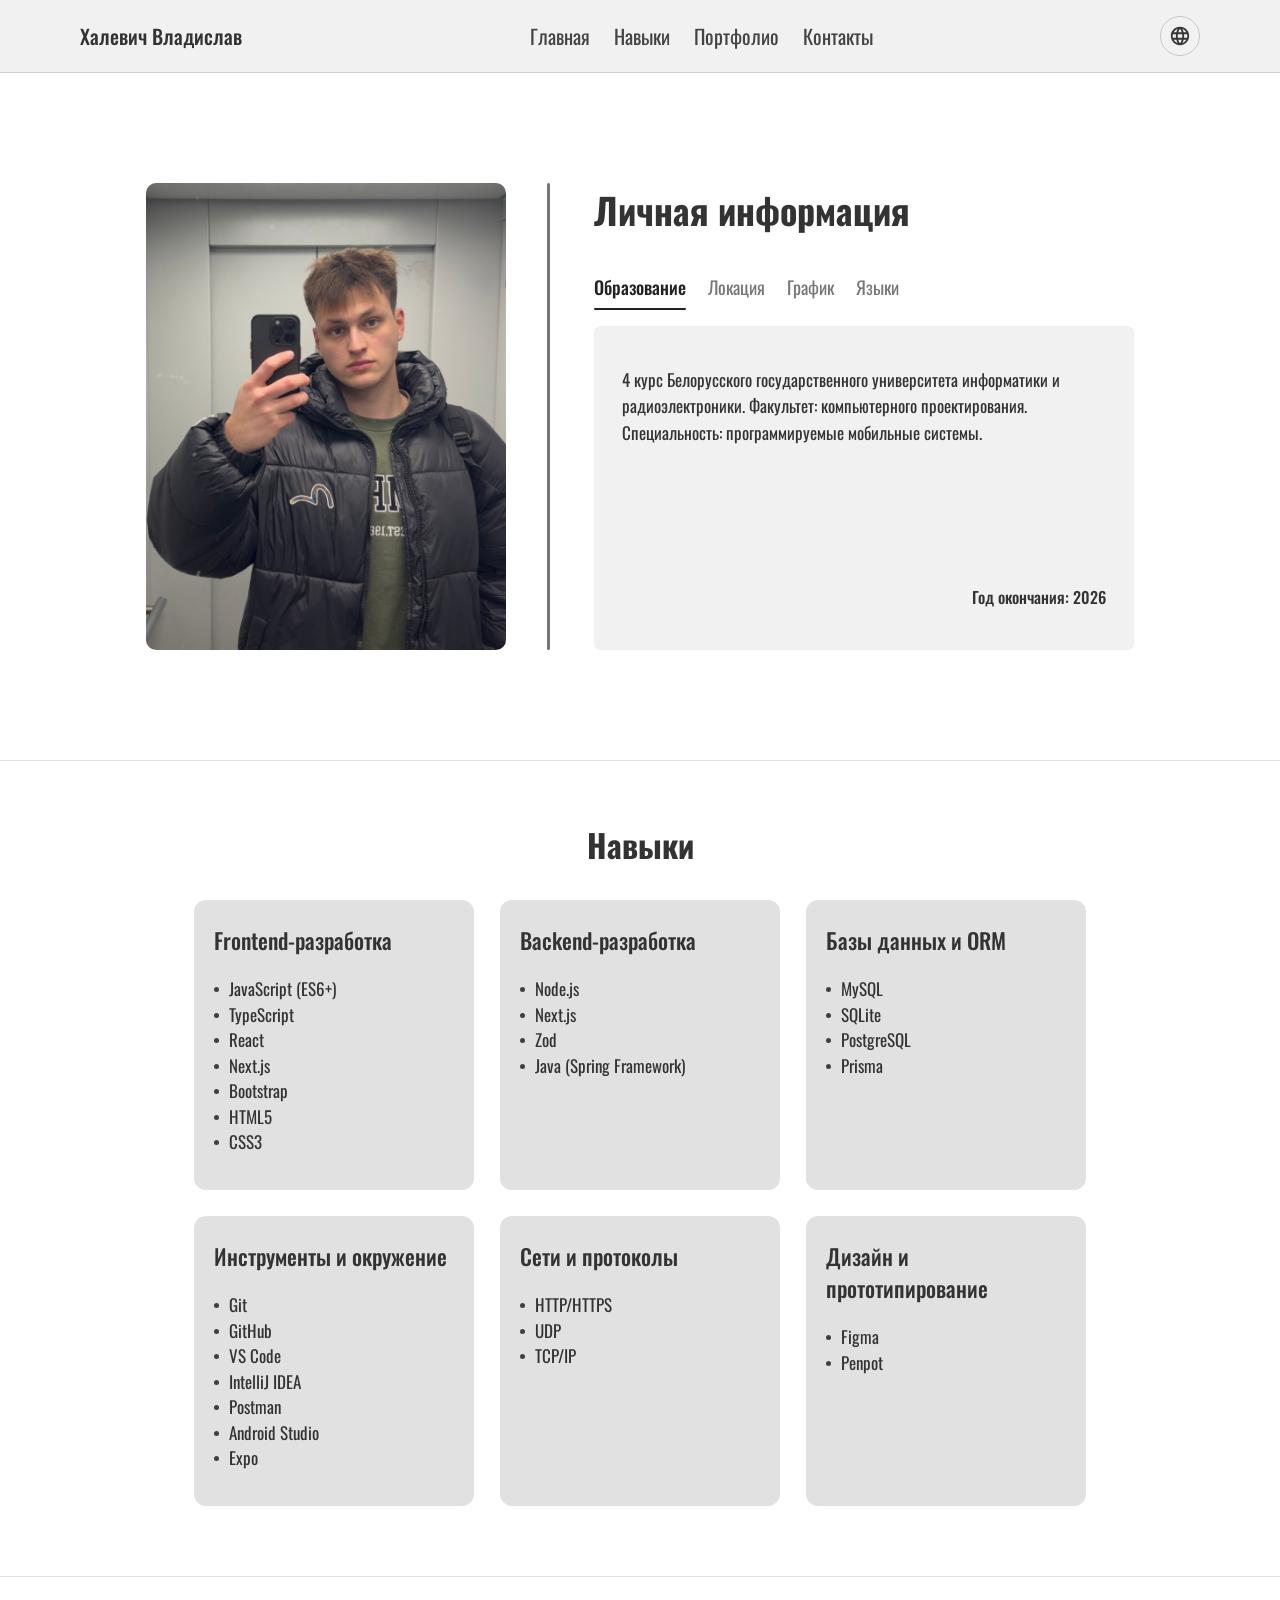
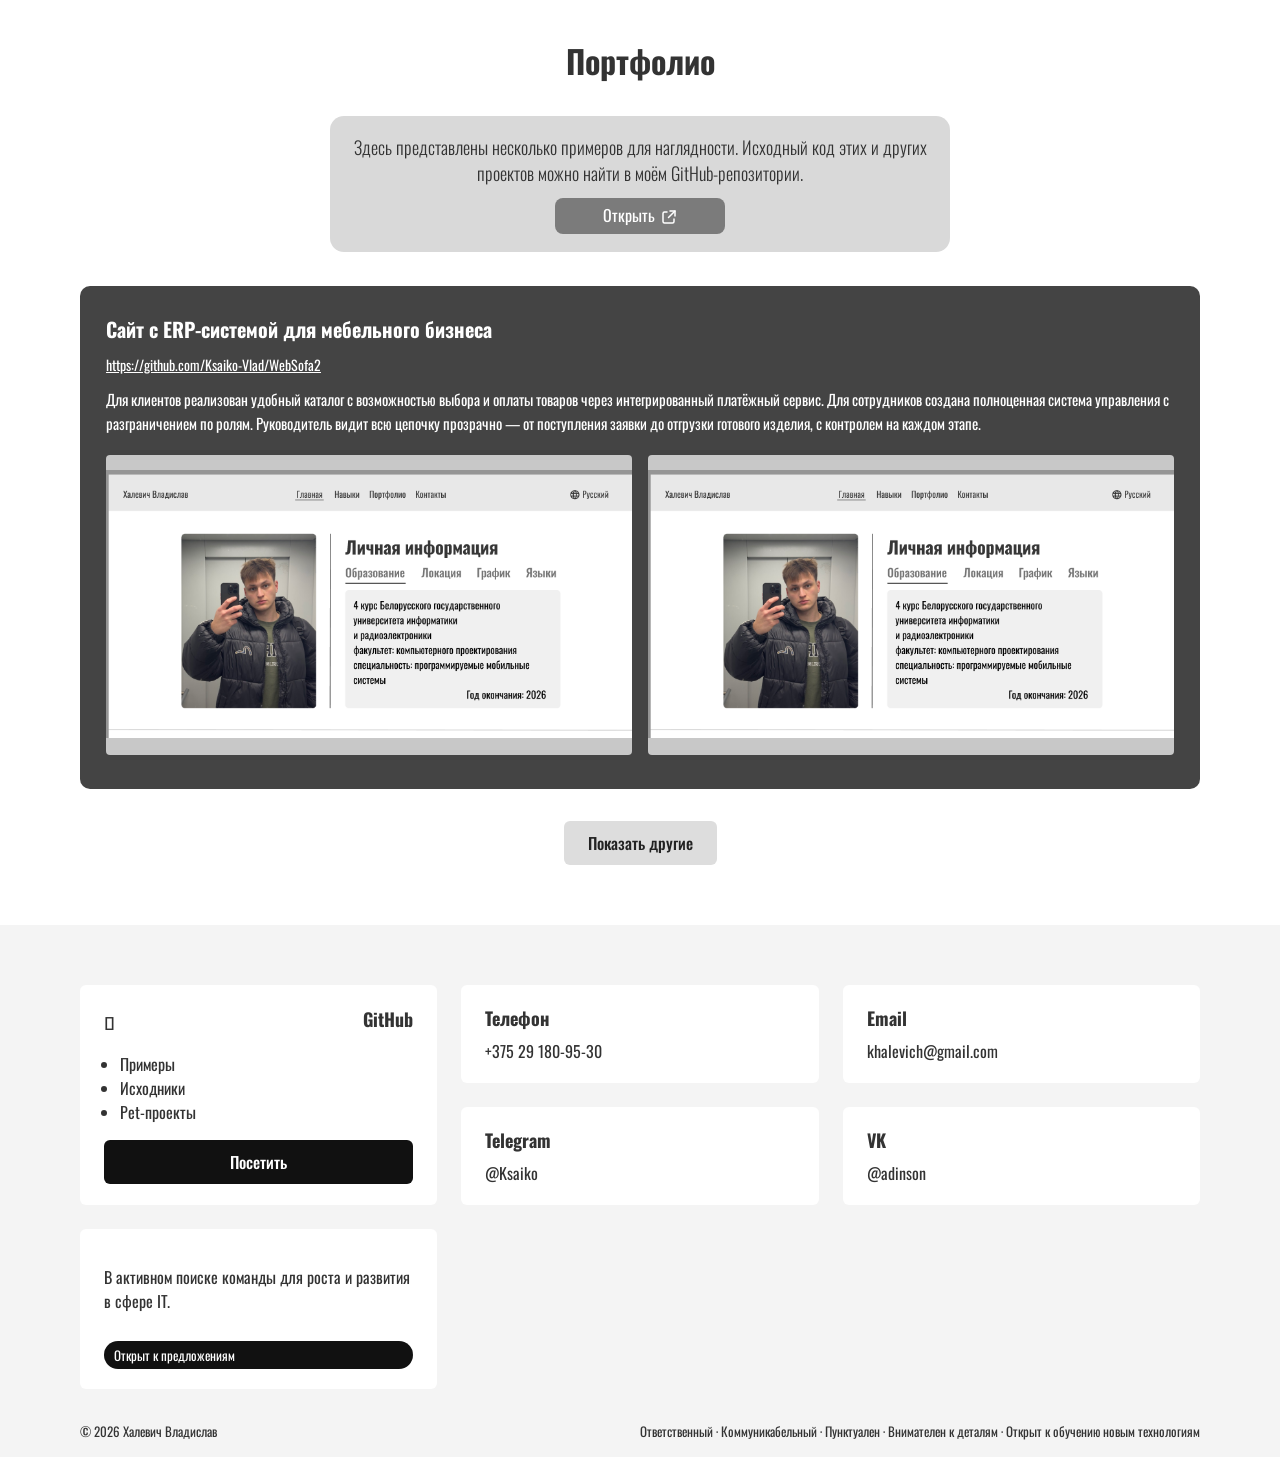
==== index.html @ 24c99a38 "start working with my CV" ====
<!DOCTYPE html>
<html lang="ru">

<head>
  <meta charset="UTF-8" />
  <meta name="viewport" content="width=device-width, initial-scale=1.0" />
  <title>CV — Халевич Владислав</title>
  <link rel="preconnect" href="https://fonts.googleapis.com">
  <link rel="preconnect" href="https://fonts.gstatic.com" crossorigin>
  <link href="https://fonts.googleapis.com/css2?family=Oswald:wght@300;400;500;600;700&display=swap" rel="stylesheet">
  <link rel="stylesheet" href="style.css" />
</head>

<body>
  <header class="site-header">
    <div class="container header-inner">
      <div class="logo" data-i18n="header_name">Халевич Владислав</div>
      <nav class="nav">
        <a href="#home" class="nav-link" data-i18n="nav_home">Главная</a>
        <a href="#skills" class="nav-link" data-i18n="nav_skills">Навыки</a>
        <a href="#portfolio" class="nav-link" data-i18n="nav_portfolio">Портфолио</a>
        <a href="#contacts" class="nav-link" data-i18n="nav_contacts">Контакты</a>
      </nav>
      <div class="lang-wrapper">
        <button class="lang-toggle" id="langToggle" aria-label="Change language">
          <img src="assets/icons/lang.svg" alt="" class="lang-icon" />
        </button>
        <div class="lang-menu" id="langMenu">
          <button class="lang-menu-item" data-lang="ru">Русский</button>
          <button class="lang-menu-item" data-lang="en">English</button>
        </div>
      </div>
      <button class="burger" id="burger" aria-label="Toggle navigation">
        <span></span>
        <span></span>
        <span></span>
      </button>
    </div>
  </header>

  <main>
    <section id="home" class="section section-hero">
      <div class="container hero-grid">
        <div class="hero-photo-wrap">
          <img src="assets/images/hero-image.svg" alt="Photo" class="hero-photo" />
        </div>
        <div class="hero-content">
          <h1 class="section-title" data-i18n="personal_title">Личная информация</h1>

          <div class="tabs" role="tablist">
            <button class="tab active" data-tab="education" data-i18n="tab_education">Образование</button>
            <button class="tab" data-tab="location" data-i18n="tab_location">Локация</button>
            <button class="tab" data-tab="schedule" data-i18n="tab_schedule">График</button>
            <button class="tab" data-tab="languages" data-i18n="tab_languages">Языки</button>
          </div>

          <div class="tab-panels">
            <div class="tab-panel active" data-panel="education">
              <p class="card-text" data-i18n="education_text">
                4 курс Белорусского государственного университета информатики и радиоэлектроники.
                Факультет: компьютерного проектирования.
                Специальность: программируемые мобильные системы.
              </p>
              <p class="card-text accent" data-i18n="education_graduation">
                Год окончания: 2026
              </p>
            </div>

            <div class="tab-panel" data-panel="location">
              <p class="card-text" data-i18n="location_text">
                Минск, Беларусь. Готов к переезду и удалённому формату работы.
              </p>
            </div>

            <div class="tab-panel" data-panel="schedule">
              <p class="card-text" data-i18n="schedule_text">
                Частичная занятость / стажировка с возможностью перехода на полный рабочий день.
              </p>
            </div>

            <div class="tab-panel" data-panel="languages">
              <p class="card-text" data-i18n="languages_text">
                Русский — родной. Английский — B1 (чтение документации, коммуникация в команде).
              </p>
            </div>
          </div>
        </div>
      </div>
    </section>

    <!-- Skills -->
    <section id="skills" class="section section-skills">
      <div class="container">
        <h2 class="section-title" data-i18n="skills_title">Навыки</h2>
        <div class="skills-grid">
          <article class="skill-card">
            <h3 class="skill-title" data-i18n="skills_frontend_title">Frontend‑разработка</h3>
            <ul class="skill-list">
              <li>JavaScript (ES6+)</li>
              <li>TypeScript</li>
              <li>React</li>
              <li>Next.js</li>
              <li>Bootstrap</li>
              <li>HTML5</li>
              <li>CSS3</li>
            </ul>
          </article>

          <article class="skill-card">
            <h3 class="skill-title" data-i18n="skills_backend_title">Backend‑разработка</h3>
            <ul class="skill-list">
              <li>Node.js</li>
              <li>Next.js</li>
              <li>Zod</li>
              <li>Java (Spring Framework)</li>
            </ul>
          </article>

          <article class="skill-card">
            <h3 class="skill-title" data-i18n="skills_db_title">Базы данных и ORM</h3>
            <ul class="skill-list">
              <li>MySQL</li>
              <li>SQLite</li>
              <li>PostgreSQL</li>
              <li>Prisma</li>
            </ul>
          </article>

          <article class="skill-card">
            <h3 class="skill-title" data-i18n="skills_tools_title">Инструменты и окружение</h3>
            <ul class="skill-list">
              <li>Git</li>
              <li>GitHub</li>
              <li>VS Code</li>
              <li>IntelliJ IDEA</li>
              <li>Postman</li>
              <li>Android Studio</li>
              <li>Expo</li>
            </ul>
          </article>

          <article class="skill-card">
            <h3 class="skill-title" data-i18n="skills_network_title">Сети и протоколы</h3>
            <ul class="skill-list">
              <li>HTTP/HTTPS</li>
              <li>UDP</li>
              <li>TCP/IP</li>
            </ul>
          </article>

          <article class="skill-card">
            <h3 class="skill-title" data-i18n="skills_design_title">Дизайн и прототипирование</h3>
            <ul class="skill-list">
              <li>Figma</li>
              <li>Penpot</li>
            </ul>
          </article>
        </div>
      </div>
    </section>

    <!-- Portfolio -->
    <section id="portfolio" class="section section-portfolio">
      <div class="container">
        <h2 class="section-title" data-i18n="portfolio_title">Портфолио</h2>
        <div class="portfolio-intro-card">
          <p class="section-subtitle portfolio-intro-text" data-i18n="portfolio_subtitle">
            Здесь представлены несколько примеров для наглядности. Исходный код этих и других проектов можно найти в моём
            GitHub‑репозитории.
          </p>
          <a href="https://github.com/Ksaiko-Vlad" target="_blank" rel="noopener noreferrer" class="portfolio-intro-btn">
            <span data-i18n="portfolio_intro_btn">Открыть</span>
            <img src="assets/icons/open.svg" alt="" />
          </a>
        </div>

        <div class="portfolio-highlight">
          <h3 class="portfolio-project-title" data-i18n="portfolio_project_title">
            Сайт с ERP‑системой для мебельного бизнеса
          </h3>
          <a href="https://github.com/Ksaiko-Vlad/WebSofa2" target="_blank" rel="noopener noreferrer"
            class="portfolio-link">
            https://github.com/Ksaiko-Vlad/WebSofa2
          </a>
          <p class="portfolio-text" data-i18n="portfolio_project_text">
            Для клиентов реализован удобный каталог с возможностью выбора и оплаты товаров через интегрированный
            платёжный сервис.
            Для сотрудников создана полноценная система управления с разграничением по ролям. Руководитель видит всю
            цепочку прозрачно — от
            поступления заявки до отгрузки готового изделия, с контролем на каждом этапе.
          </p>

          <div class="portfolio-screens">
            <button type="button" class="portfolio-screen" aria-label="Open portfolio preview"></button>
            <button type="button" class="portfolio-screen" aria-label="Open portfolio preview"></button>
          </div>
        </div>

        <div class="portfolio-extra" id="portfolioExtra">
          <div class="portfolio-highlight">
            <h3 class="portfolio-project-title">Заготовка проекта 2</h3>
            <a href="#" class="portfolio-link">https://github.com/your-profile/project-2</a>
            <p class="portfolio-text">
              Краткое описание проекта. Что реализовано, какие технологии использованы и какую задачу решает проект.
            </p>
            <div class="portfolio-screens">
              <button type="button" class="portfolio-screen" aria-label="Open portfolio preview"></button>
              <button type="button" class="portfolio-screen" aria-label="Open portfolio preview"></button>
            </div>
          </div>

          <div class="portfolio-highlight">
            <h3 class="portfolio-project-title">Заготовка проекта 3</h3>
            <a href="#" class="portfolio-link">https://github.com/your-profile/project-3</a>
            <p class="portfolio-text">
              Краткое описание проекта. Здесь можешь добавить информацию о функционале, роли в команде и результате.
            </p>
            <div class="portfolio-screens">
              <button type="button" class="portfolio-screen" aria-label="Open portfolio preview"></button>
              <button type="button" class="portfolio-screen" aria-label="Open portfolio preview"></button>
            </div>
          </div>

          <div class="portfolio-highlight">
            <h3 class="portfolio-project-title">Заготовка проекта 4</h3>
            <a href="#" class="portfolio-link">https://github.com/your-profile/project-4</a>
            <p class="portfolio-text">
              Краткое описание проекта. Заполни стек, архитектуру, ключевые фичи и ссылку на репозиторий.
            </p>
            <div class="portfolio-screens">
              <button type="button" class="portfolio-screen" aria-label="Open portfolio preview"></button>
              <button type="button" class="portfolio-screen" aria-label="Open portfolio preview"></button>
            </div>
          </div>
        </div>

        <div class="portfolio-more">
          <button id="portfolioMoreBtn" class="btn-secondary" data-i18n="portfolio_more_btn">Показать другие</button>
        </div>
      </div>
    </section>

    <div class="portfolio-modal" id="portfolioModal" aria-hidden="true">
      <div class="portfolio-modal-backdrop" data-portfolio-close></div>
      <div class="portfolio-modal-content" role="dialog" aria-modal="true" aria-label="Portfolio preview">
        <button type="button" class="portfolio-modal-close" data-portfolio-close aria-label="Close preview">×</button>
        <div class="portfolio-modal-canvas"></div>
      </div>
    </div>

    <!-- Contacts -->
    <section id="contacts" class="section section-contacts">
      <div class="container contacts-grid">
        <article class="contact-card contact-github">
          <div class="contact-card-header">
            <span class="contact-icon"></span>
            <h3 class="contact-title">GitHub</h3>
          </div>
          <ul class="contact-list">
            <li data-i18n="github_item_examples">Примеры</li>
            <li data-i18n="github_item_source">Исходники</li>
            <li data-i18n="github_item_pet">Pet‑проекты</li>
          </ul>
          <a href="https://github.com/Ksaiko-Vlad" target="_blank" rel="noopener noreferrer" class="btn-primary"
            data-i18n="github_button">
            Посетить
          </a>
        </article>

        <article class="contact-card">
          <h3 class="contact-title" data-i18n="contact_phone_label">Телефон</h3>
          <a href="tel:+375291805930" class="contact-main">+375 29 180-95-30</a>
        </article>

        <article class="contact-card">
          <h3 class="contact-title">Email</h3>
          <a href="mailto:khalevich@gmail.com" class="contact-main">khalevich@gmail.com</a>
        </article>

        <article class="contact-card">
          <h3 class="contact-title">Telegram</h3>
          <a href="https://t.me/Ksaiko" target="_blank" rel="noopener noreferrer" class="contact-main">@Ksaiko</a>
        </article>

        <article class="contact-card">
          <h3 class="contact-title">VK</h3>
          <a href="https://vk.com/adinson" target="_blank" rel="noopener noreferrer" class="contact-main">@adinson</a>
        </article>

        <article class="contact-card contact-status">
          <p class="card-text" data-i18n="status_text">
            В активном поиске команды для роста и развития в сфере IT.
          </p>
          <span class="status-pill" data-i18n="status_pill">Открыт к предложениям</span>
        </article>
      </div>
    </section>
  </main>

  <footer class="site-footer">
    <div class="container footer-inner">
      <span class="footer-copy">
        © 2026 <span data-i18n="footer_name">Халевич Владислав</span>
      </span>
      <span class="footer-tags" data-i18n="footer_tags">
        Ответственный · Коммуникабельный · Пунктуален · Внимателен к деталям · Открыт к обучению новым технологиям
      </span>
    </div>
  </footer>

  <script src="script.js"></script>
</body>

</html>
---- style.css ----
*,
*::before,
*::after {
  box-sizing: border-box;
}

html,
body {
  margin: 0;
  padding: 0;
}

body {
  font-family: "Oswald", system-ui, -apple-system, BlinkMacSystemFont, "Segoe UI",
    sans-serif;
  background-color: #ffffff;
  color: #333333;
}

img {
  max-width: 100%;
  display: block;
}

a {
  color: inherit;
  text-decoration: none;
}

.container {
  width: min(1120px, 100% - 120px);
  margin-inline: auto;
}

.section {
  padding: 60px 0;
  scroll-margin-top: 60px;
}

.section + .section {
  border-top: 1px solid #e0e0e0;
}

.section-title {
  font-size: 32px;
  font-weight: 700;
  text-align: center;
  margin: 0 0 32px;
}

.section-subtitle {
  max-width: 640px;
  margin: 0 auto 32px;
  text-align: center;
  font-size: 18px;
  font-weight: 300;
}

.card-text {
  font-size: 16px;
  line-height: 1.5;
}

.card-text.accent {
  margin-top: auto;
  font-weight: 500;
  align-self: flex-end;
}

.btn-primary,
.btn-secondary {
  display: inline-flex;
  align-items: center;
  justify-content: center;
  padding: 10px 24px;
  border-radius: 6px;
  border: none;
  cursor: pointer;
  font-family: inherit;
  font-size: 16px;
  font-weight: 500;
  transition: transform 0.1s ease, box-shadow 0.1s ease, background 0.2s ease;
}

.btn-primary {
  background: #111111;
  color: #ffffff;
}

.btn-secondary {
  background: #dddddd;
  color: #222222;
}

.btn-primary:hover,
.btn-secondary:hover {
  transform: translateY(-1px);
  box-shadow: 0 6px 16px rgba(0, 0, 0, 0.18);
}

/* Header */
.site-header {
  position: sticky;
  top: 0;
  z-index: 20;
  background: rgba(240, 240, 240, 0.92);
  border-bottom: 1px solid #d0d0d0;
}

.header-inner {
  display: flex;
  align-items: center;
  justify-content: space-between;
  gap: 16px;
  padding: 16px 0;
}

.logo {
  font-weight: 500;
  font-size: 20px;
  color: #333333;
}

.nav {
  display: flex;
  align-items: center;
  gap: 24px;
}

.nav-link {
  font-size: 20px;
  font-weight: 400;
  position: relative;
  color: #444444;
}

.nav-link::after {
  content: "";
  position: absolute;
  left: 0;
  bottom: -4px;
  width: 0;
  height: 2px;
  background: #333333;
  transition: width 0.2s ease;
}

.nav-link:hover::after {
  width: 100%;
}

.lang-wrapper {
  position: relative;
}

.lang-toggle {
  display: inline-flex;
  align-items: center;
  justify-content: center;
  padding: 8px;
  background: transparent;
  border-radius: 999px;
  border: 1px solid #c5c5c5;
  font-family: inherit;
  cursor: pointer;
  color: #444444;
}

.lang-icon {
  width: 22px;
  height: 22px;
  display: block;
}

.lang-menu {
  position: absolute;
  right: 0;
  top: calc(100% + 6px);
  padding: 6px 0;
  background: #ffffff;
  border-radius: 8px;
  box-shadow: 0 8px 20px rgba(0, 0, 0, 0.12);
  min-width: 140px;
  opacity: 0;
  transform: translateY(-4px);
  pointer-events: none;
  transition: opacity 0.15s ease, transform 0.15s ease;
  z-index: 30;
}

.lang-menu.open {
  opacity: 1;
  transform: translateY(0);
  pointer-events: auto;
}

.lang-menu-item {
  width: 100%;
  padding: 6px 14px;
  text-align: left;
  background: none;
  border: none;
  cursor: pointer;
  font-family: inherit;
  font-size: 16px;
  color: #333333;
}

.lang-menu-item:hover {
  background: #f2f2f2;
}

.burger {
  display: none;
  flex-direction: column;
  gap: 4px;
  width: 24px;
  height: 20px;
  background: none;
  border: none;
  padding: 0;
  cursor: pointer;
}

.burger span {
  display: block;
  height: 2px;
  border-radius: 999px;
  background: #222222;
}

/* Hero */
.section-hero {
  padding: 110px 0;
}

.section-hero .hero-grid {
  display: grid;
  grid-template-columns: 360px 540px;
  gap: 88px;
  align-items: stretch;
  max-width: 988px;
  margin-inline: auto;
}

.hero-photo-wrap {
  position: relative;
  border-radius: 10px;
  overflow: visible;
  transition: transform 0.35s ease, box-shadow 0.35s ease;
  animation: heroEnterLeft 0.8s cubic-bezier(0.22, 0.61, 0.36, 1) both;
}

.hero-photo {
  object-fit: cover;
  width: 100%;
  border-radius: 10px;
}

.hero-photo-wrap:hover {
  transform: scale(1.02);
  box-shadow:
    0 0 0 2px rgba(255, 239, 140, 0.55),
    0 0 16px rgba(255, 239, 140, 0.55),
    0 0 34px rgba(255, 239, 140, 0.35),
    0 10px 22px rgba(0, 0, 0, 0.14);
}

.hero-photo-wrap::after {
  content: "";
  position: absolute;
  top: 0;
  right: -44px;
  width: 3px;
  height: 100%;
  background: #757575;
  border-radius: 999px;
}

.hero-content {
  background: #ffffff;
  display: flex;
  flex-direction: column;
  min-height: 0;
  animation: heroEnterRight 0.8s cubic-bezier(0.22, 0.61, 0.36, 1) 0.1s both;
}

@keyframes heroEnterLeft {
  from {
    opacity: 0;
    transform: translateX(-60px);
  }
  to {
    opacity: 1;
    transform: translateX(0);
  }
}

@keyframes heroEnterRight {
  from {
    opacity: 0;
    transform: translateX(60px);
  }
  to {
    opacity: 1;
    transform: translateX(0);
  }
}

@media (prefers-reduced-motion: reduce) {
  .hero-photo-wrap,
  .hero-content {
    animation: none;
  }
}

.section-hero .section-title {
  text-align: left;
  margin-bottom: 28px;
  font-size: 36px;
}

/* Tabs */
.tabs {
  display: flex;
  flex-wrap: wrap;
  gap: 22px;
  margin-bottom: 16px;
  position: relative;
}

.tab {
  background: none;
  border: none;
  padding: 8px 0;
  font-family: inherit;
  font-size: 16px;
  cursor: pointer;
  position: relative;
  color: #777777;
}

.tab.active {
  color: #222222;
  font-weight: 500;
}

.tab-indicator {
  position: absolute;
  left: 0;
  bottom: 0;
  height: 2.5px;
  width: 0;
  border-radius: 999px;
  background: #222222;
  transition:
    transform 0.28s cubic-bezier(0.22, 0.61, 0.36, 1),
    width 0.28s cubic-bezier(0.22, 0.61, 0.36, 1);
}

.tab-panels {
  background: #f1f1f1;
  padding: 20px 24px;
  border-radius: 6px;
  flex: 1;
  min-height: 0;
}

.section-hero .tab {
  font-size: 18px;
  padding: 10px 0;
}

.section-hero .tab-panels {
  padding: 24px 28px;
}

.section-hero .card-text {
  font-size: 17px;
  line-height: 1.55;
}

.section-hero .card-text.accent {
  font-size: 16px;
}

.tab-panel {
  display: none;
  flex-direction: column;
  height: 100%;
}

.tab-panel.active {
  display: flex;
}

/* Skills */
.section-skills .skills-grid {
  display: grid;
  grid-template-columns: repeat(3, minmax(250px, 280px));
  justify-content: center;
  gap: 26px;
}

.section-skills {
  padding-bottom: 70px;
}

.section-skills .section-title {
  opacity: 0;
  transform: translateY(24px);
}

.skill-card {
  background: #e1e1e1;
  padding: 24px 20px;
  min-height: 290px;
  border-radius: 12px;
  opacity: 0;
  transform: translateY(28px);
  transition: transform 0.35s ease, box-shadow 0.5s ease;
}

.section-skills.animate-in .section-title {
  animation: skillsTitleIn 0.45s ease both;
}

.section-skills.animate-in .skill-card {
  opacity: 1;
  transform: translateY(0);
  animation: skillsCardIn 0.45s ease both;
}

.section-skills.animate-in .skill-card:nth-child(1) { animation-delay: 0.16s; }
.section-skills.animate-in .skill-card:nth-child(2) { animation-delay: 0.22s; }
.section-skills.animate-in .skill-card:nth-child(3) { animation-delay: 0.28s; }
.section-skills.animate-in .skill-card:nth-child(4) { animation-delay: 0.34s; }
.section-skills.animate-in .skill-card:nth-child(5) { animation-delay: 0.40s; }
.section-skills.animate-in .skill-card:nth-child(6) { animation-delay: 0.46s; }

.section-skills.revealed .section-title,
.section-skills.revealed .skill-card {
  opacity: 1;
  animation: none;
}

.section-skills.revealed .section-title {
  transform: translateY(0);
}

.section-skills.revealed .skill-card:not(:hover) {
  transform: translateY(0);
}

@keyframes skillsTitleIn {
  from {
    opacity: 0;
    transform: translateY(24px);
  }
  to {
    opacity: 1;
    transform: translateY(0);
  }
}

@keyframes skillsCardIn {
  from {
    opacity: 0;
    transform: translateY(28px);
  }
  to {
    opacity: 1;
    transform: translateY(0);
  }
}

.skill-card:hover {
  animation: none;
  transform: scale(1.03);
  box-shadow:
    0 0 0 2px rgba(255, 239, 140, 0.55),
    0 0 16px rgba(255, 239, 140, 0.55),
    0 0 34px rgba(255, 239, 140, 0.35),
    0 10px 22px rgba(0, 0, 0, 0.14);
}

@media (prefers-reduced-motion: reduce) {
  .section-skills .section-title,
  .section-skills .skill-card {
    opacity: 1;
    transform: none;
    transition: none;
    animation: none;
  }
}

.skill-title {
  margin: 0 0 12px;
  font-size: 22px;
  font-weight: 500;
  position: relative;
  padding-bottom: 8px;
}

.skill-title::after {
  content: "";
  position: absolute;
  left: 0;
  bottom: 0;
  width: 0;
  height: 3px;
  background: linear-gradient(
    90deg,
    rgba(255, 239, 140, 0.98) 0%,
    rgba(255, 224, 96, 0.75) 55%,
    rgba(255, 210, 80, 0) 100%
  );
  transition: width 0.5s ease;
}

.skill-card:hover .skill-title::after {
  width: 108%;
}

.skill-list {
  margin: 0;
  padding-left: 0;
  font-size: 17px;
  line-height: 1.5;
  list-style: none;
}

.skill-list li {
  display: flex;
  align-items: center;
  gap: 10px;
}

.skill-list li::before {
  content: "";
  width: 5px;
  height: 5px;
  border-radius: 50%;
  background: rgba(0, 0, 0, 0.72);
  flex: 0 0 5px;
  transform: translateY(1px);
}

/* Portfolio */
.section-portfolio {
  background: #ffffff;
}

.portfolio-intro-card {
  max-width: 620px;
  margin: 0 auto 34px;
  padding: 18px 20px;
  border-radius: 14px;
  background: #d9d9d9;
  text-align: center;
}

.portfolio-intro-text {
  margin: 0 0 12px;
}

.portfolio-intro-btn {
  display: inline-flex;
  align-items: center;
  justify-content: center;
  gap: 6px;
  min-width: 170px;
  padding: 9px 16px;
  border-radius: 8px;
  background: #7b7b7b;
  color: #ffffff;
  font-size: 16px;
  line-height: 1.1;
  transition: background-color 0.2s ease, transform 0.2s ease;
}

.portfolio-intro-btn img {
  width: 16px;
  height: 16px;
  display: block;
  transform: translateY(1px);
}

.portfolio-intro-btn:hover {
  background: #646464;
  transform: translateY(-1px);
}

.portfolio-highlight {
  background: #444444;
  color: #ffffff;
  padding: 28px 26px 34px;
  margin-top: 24px;
border-radius: 10px;
  min-height: 440px;
}

.portfolio-project-title {
  margin: 0 0 8px;
  font-size: 20px;
}

.portfolio-link {
  display: inline-block;
  margin-bottom: 12px;
  font-size: 14px;
  text-decoration: underline;
}

.portfolio-text {
  font-size: 15px;
  line-height: 1.6;
  margin: 0 0 20px;
}

.portfolio-screens {
  display: grid;
  grid-template-columns: repeat(2, minmax(0, 1fr));
  gap: 16px;
}

.portfolio-screen {
  height: 300px;
  border-radius: 4px;
  background-color: #c8c8c8;
  background-image: url("assets/images/try.png");
  background-size: 100%;
  background-position: center;
  background-repeat: no-repeat;
  border: none;
  cursor: zoom-in;
  position: relative;
  overflow: hidden;
  transition: background-size 1.1s cubic-bezier(0.22, 0.61, 0.36, 1);
}

.portfolio-screen::before {
  content: "";
  position: absolute;
  inset: 0;
  background: rgba(18, 18, 18, 0.22);
  opacity: 0;
  transition: opacity 0.28s ease;
}

.portfolio-screen::after {
  content: "";
  position: absolute;
  left: 50%;
  top: 50%;
  width: 54px;
  height: 54px;
  border-radius: 50%;
  transform: translate(-50%, -50%) scale(0.85);
  background: rgba(225, 225, 225, 0.9);
  background-image: url("assets/icons/scope.svg");
  background-repeat: no-repeat;
  background-position: center;
  background-size: 26px 26px;
  opacity: 0;
  transition: opacity 0.35s ease, transform 0.35s ease;
}

.portfolio-screen:hover::before,
.portfolio-screen:hover::after {
  opacity: 1;
}

.portfolio-screen:hover::after {
  transform: translate(-50%, -50%) scale(1);
}

.portfolio-screen:hover {
  background-size: 120%;
}

.portfolio-extra {
  max-height: 0;
  opacity: 0;
  overflow: hidden;
  transition: max-height 0.55s ease, opacity 0.4s ease;
}

.portfolio-extra.open {
  max-height: 2500px;
  opacity: 1;
}

.portfolio-more {
  text-align: center;
  margin-top: 32px;
}

.portfolio-modal {
  position: fixed;
  inset: 0;
  z-index: 1000;
  display: none;
}

.portfolio-modal.open {
  display: flex;
  align-items: center;
  justify-content: center;
  padding: 20px;
}

.portfolio-modal-backdrop {
  position: absolute;
  inset: 0;
  background: rgba(0, 0, 0, 0.8);
}

.portfolio-modal-content {
  position: relative;
  width: min(980px, calc(100vw - 40px));
  padding: 14px;
  border-radius: 10px;
  background: #f0f0f0;
  box-shadow: 0 14px 40px rgba(0, 0, 0, 0.25);
  z-index: 1;
}

.portfolio-modal-close {
  position: absolute;
  top: 10px;
  right: 10px;
  width: 32px;
  height: 32px;
  border: 1px solid rgba(255, 255, 255, 0.35);
  border-radius: 50%;
  background: rgba(0, 0, 0, 0.55);
  color: #ffffff;
  font-size: 22px;
  line-height: 1;
  cursor: pointer;
}

.portfolio-modal-canvas {
  width: 100%;
  aspect-ratio: 16 / 10;
  border-radius: 8px;
  background-color: #dddddd;
  background-image: url("assets/images/try.png");
  background-size: contain;
  background-position: center;
  background-repeat: no-repeat;
}

/* Contacts */
.section-contacts {
  background: #f4f4f4;
  padding-bottom: 0;
}

.contacts-grid {
  display: grid;
  grid-template-columns: minmax(0, 2fr) minmax(0, 2fr) minmax(0, 2fr);
  gap: 24px;
}

.contact-card {
  background: #ffffff;
  padding: 20px 24px;
  border-radius: 6px;
  display: flex;
  flex-direction: column;
  justify-content: center;
}

.contact-card-header {
  display: flex;
  align-items: center;
  justify-content: space-between;
  margin-bottom: 12px;
}

.contact-title {
  margin: 0 0 8px;
  font-size: 18px;
}

.contact-main {
  font-size: 16px;
}

.contact-list {
  margin: 0 0 16px;
  padding-left: 16px;
}

.contact-github {
  grid-row: span 2;
}

.contact-status .status-pill {
  display: inline-flex;
  margin-top: 12px;
  padding: 4px 10px;
  border-radius: 999px;
  background: #111111;
  color: #ffffff;
  font-size: 13px;
}

/* Footer */
.site-footer {
  background: #f4f4f4;
  border-top: none;
  padding: 32px 0 16px;
}

.footer-inner {
  display: flex;
  flex-wrap: wrap;
  align-items: center;
  justify-content: space-between;
  gap: 12px;
  font-size: 13px;
}

.footer-tags {
  text-align: right;
}

/* Responsive */
@media (max-width: 1024px) {

  .section-hero .hero-grid {
    grid-template-columns: minmax(0, 1fr);
    max-width: none;
  }

  .hero-photo-wrap {
    max-width: 360px;
    margin-inline: auto;
  }

  .section-skills .skills-grid {
    grid-template-columns: repeat(2, minmax(0, 1fr));
  }

  .contacts-grid {
    grid-template-columns: repeat(2, minmax(0, 1fr));
  }
}

@media (max-width: 768px) {
  .header-inner {
    padding-block: 12px;
  }

  .nav-link {
    font-size: 18px;
  }

  .nav {
    position: fixed;
    inset-inline: 0;
    top: 56px;
    background: #e4e4e4;
    flex-direction: column;
    align-items: flex-start;
    padding: 12px 16px 16px;
    transform: translateY(-120%);
    opacity: 0;
    pointer-events: none;
    transition: transform 0.2s ease, opacity 0.2s ease;
  }

  .nav.open {
    transform: translateY(0);
    opacity: 1;
    pointer-events: auto;
  }

  .burger {
    display: flex;
  }

  .section {
    padding: 40px 0;
  }

  .section-title {
    font-size: 26px;
  }

  .section-skills .skills-grid {
    grid-template-columns: minmax(0, 1fr);
  }

  .portfolio-screens {
    grid-template-columns: minmax(0, 1fr);
  }

  .portfolio-screen {
    height: 240px;
  }

  .portfolio-modal-content {
    width: 100%;
    padding: 12px;
  }

  .portfolio-modal-canvas {
    aspect-ratio: 16 / 10;
  }

  .contacts-grid {
    grid-template-columns: minmax(0, 1fr);
  }

  .contact-github {
    grid-row: auto;
  }

  .footer-inner {
    flex-direction: column;
    align-items: flex-start;
  }

  .footer-tags {
    text-align: left;
  }
}
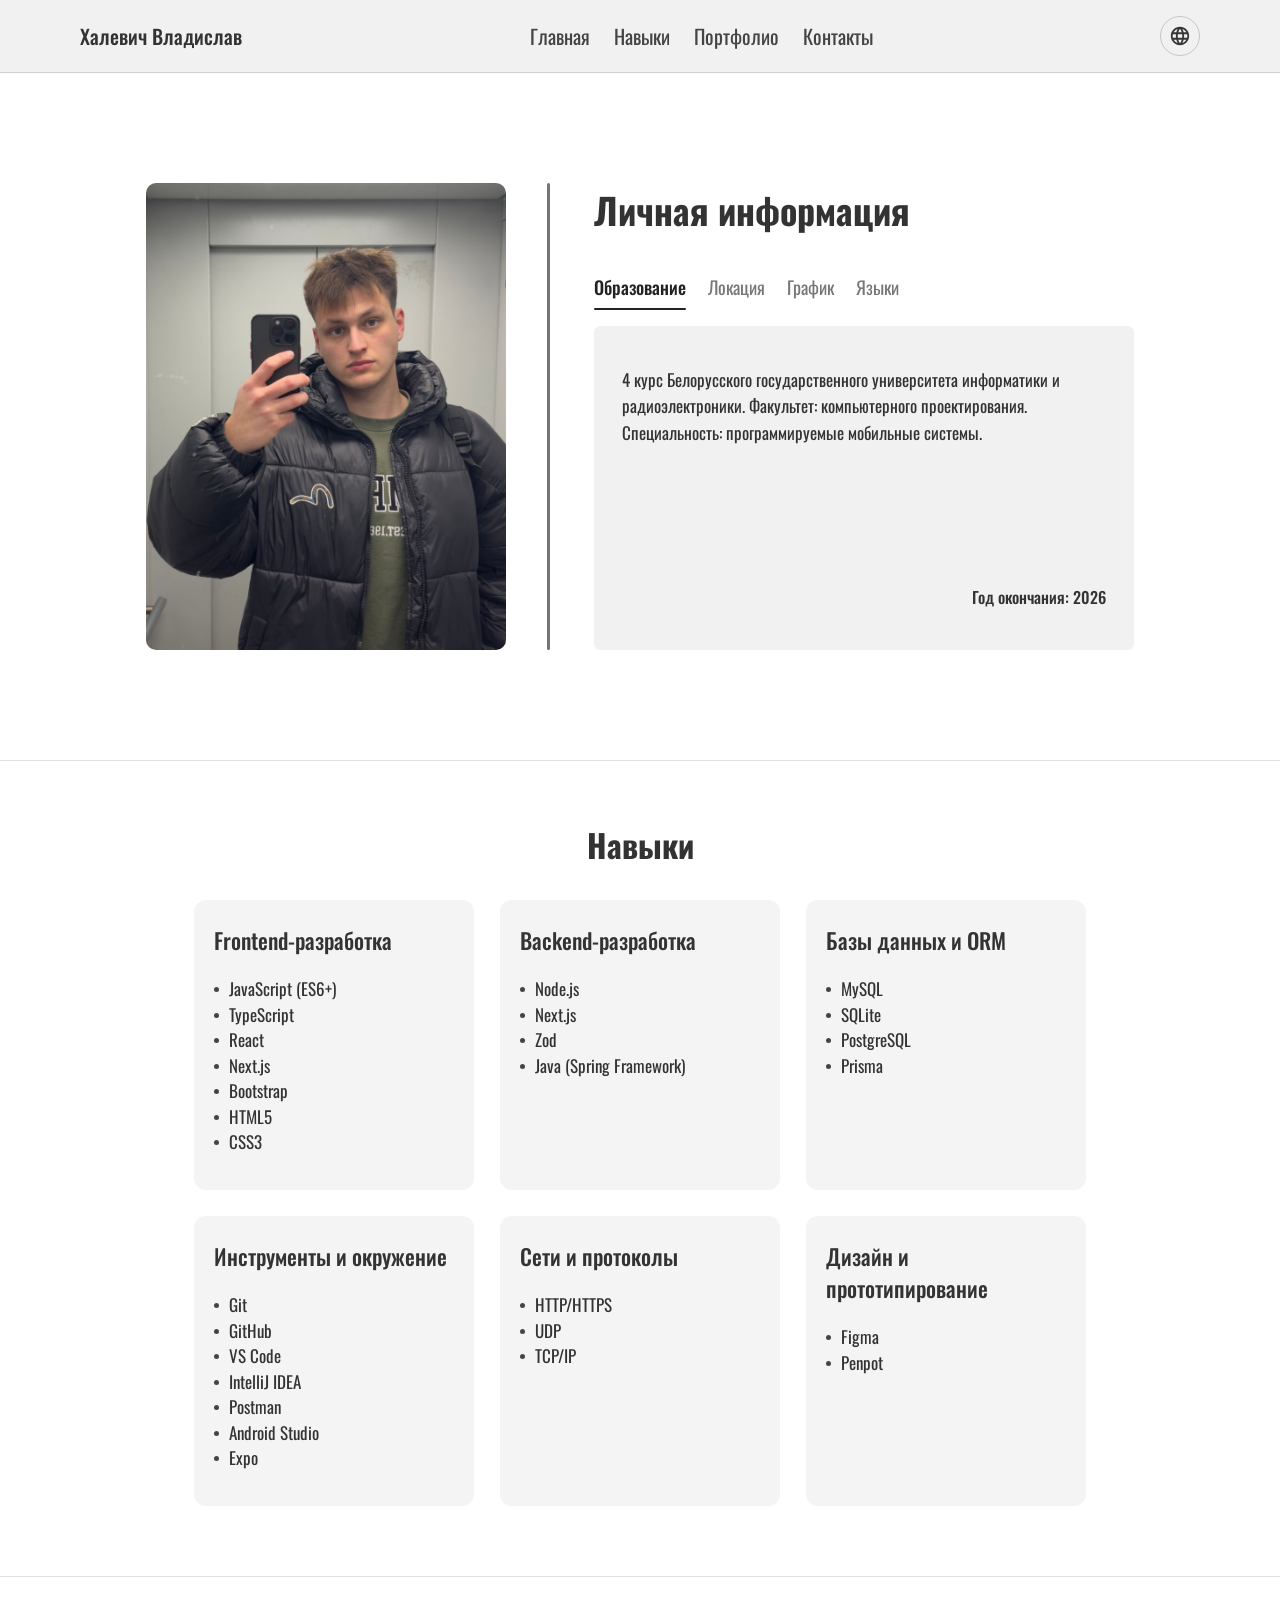
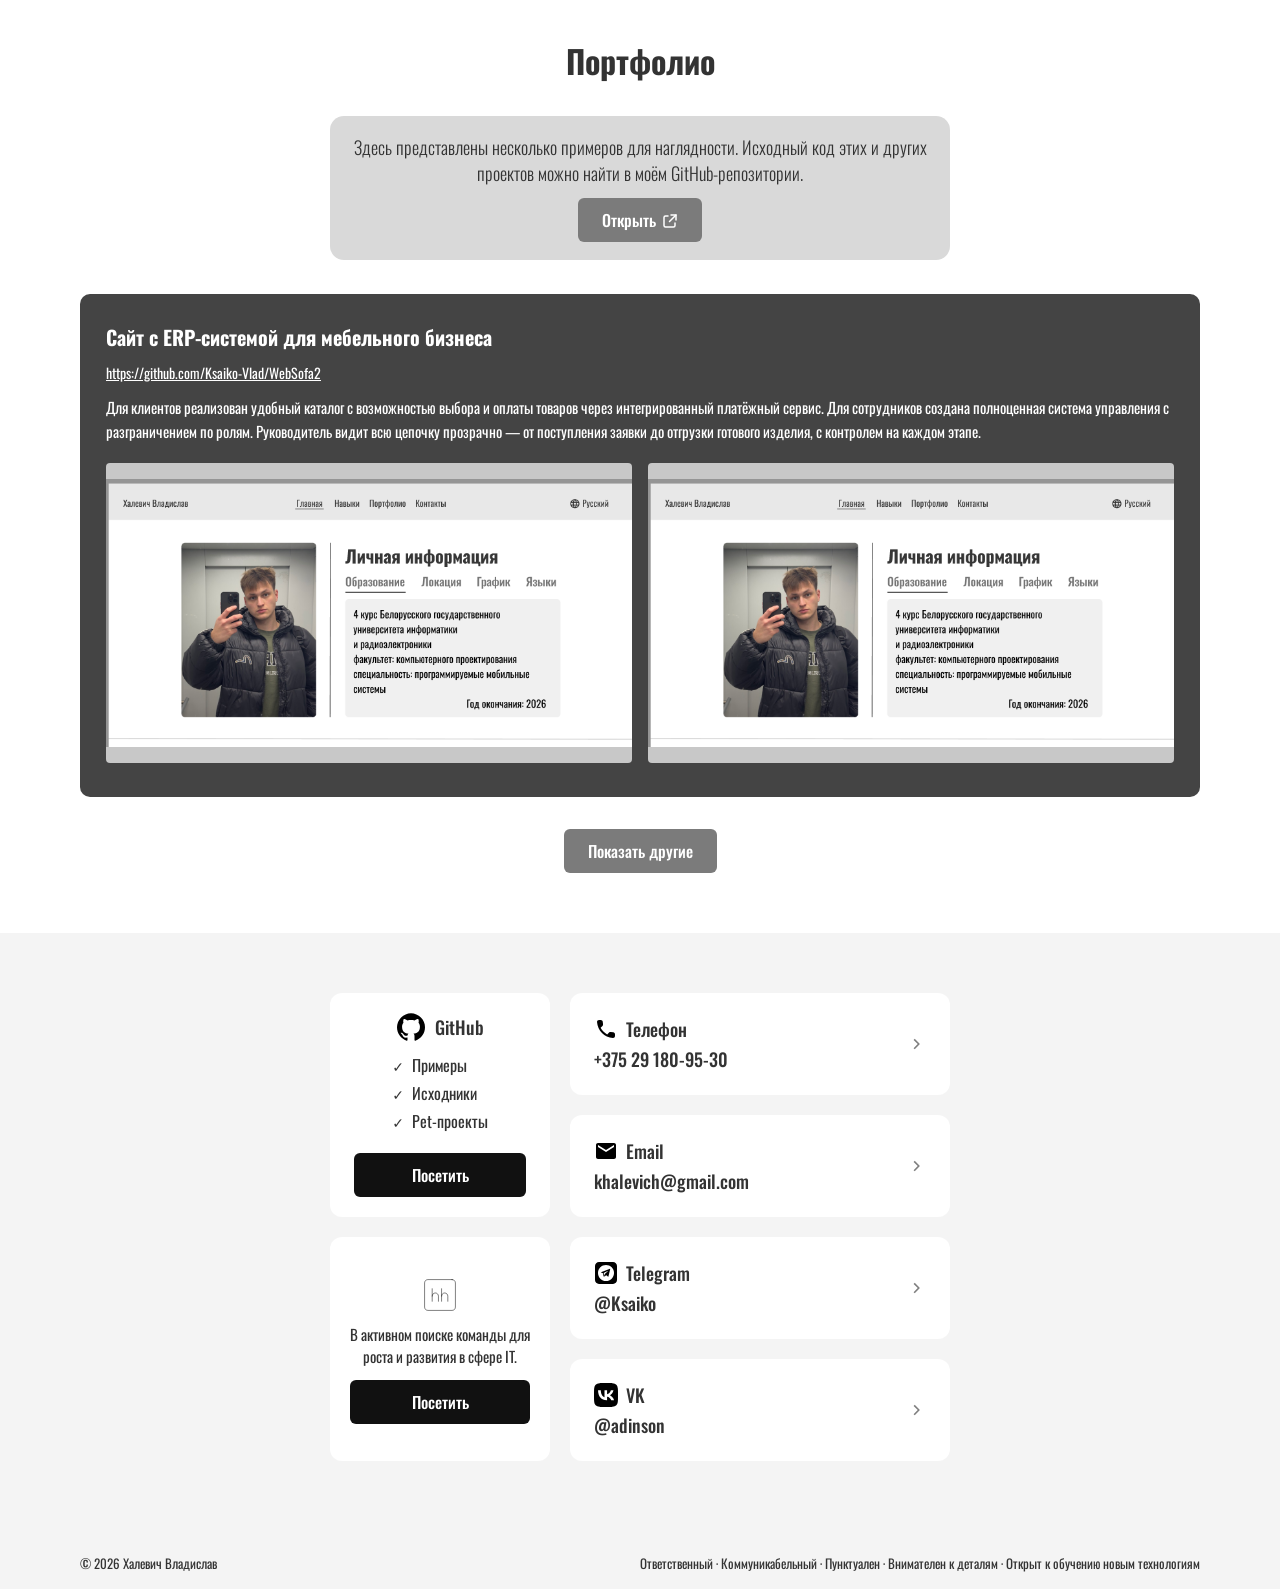
==== commit ef46656b: "do big part for dekstop" ====
--- a/index.html
+++ b/index.html
@@ -235,7 +235,7 @@
         </div>
 
         <div class="portfolio-more">
-          <button id="portfolioMoreBtn" class="btn-secondary" data-i18n="portfolio_more_btn">Показать другие</button>
+          <button id="portfolioMoreBtn" class="btn-secondary">Показать другие</button>
         </div>
       </div>
     </section>
@@ -251,48 +251,80 @@
     <!-- Contacts -->
     <section id="contacts" class="section section-contacts">
       <div class="container contacts-grid">
-        <article class="contact-card contact-github">
-          <div class="contact-card-header">
-            <span class="contact-icon"></span>
-            <h3 class="contact-title">GitHub</h3>
-          </div>
-          <ul class="contact-list">
-            <li data-i18n="github_item_examples">Примеры</li>
-            <li data-i18n="github_item_source">Исходники</li>
-            <li data-i18n="github_item_pet">Pet‑проекты</li>
-          </ul>
-          <a href="https://github.com/Ksaiko-Vlad" target="_blank" rel="noopener noreferrer" class="btn-primary"
-            data-i18n="github_button">
-            Посетить
-          </a>
-        </article>
-
-        <article class="contact-card">
-          <h3 class="contact-title" data-i18n="contact_phone_label">Телефон</h3>
-          <a href="tel:+375291805930" class="contact-main">+375 29 180-95-30</a>
-        </article>
-
-        <article class="contact-card">
-          <h3 class="contact-title">Email</h3>
-          <a href="mailto:khalevich@gmail.com" class="contact-main">khalevich@gmail.com</a>
-        </article>
-
-        <article class="contact-card">
-          <h3 class="contact-title">Telegram</h3>
-          <a href="https://t.me/Ksaiko" target="_blank" rel="noopener noreferrer" class="contact-main">@Ksaiko</a>
-        </article>
-
-        <article class="contact-card">
-          <h3 class="contact-title">VK</h3>
-          <a href="https://vk.com/adinson" target="_blank" rel="noopener noreferrer" class="contact-main">@adinson</a>
-        </article>
-
-        <article class="contact-card contact-status">
-          <p class="card-text" data-i18n="status_text">
-            В активном поиске команды для роста и развития в сфере IT.
-          </p>
-          <span class="status-pill" data-i18n="status_pill">Открыт к предложениям</span>
-        </article>
+        <div class="contacts-left">
+          <article class="contact-card contact-github">
+            <div class="contact-card-header">
+              <img src="assets/icons/github.svg" alt="" class="contact-icon" />
+              <h3 class="contact-title">GitHub</h3>
+            </div>
+            <ul class="contact-list">
+              <li data-i18n="github_item_examples">Примеры</li>
+              <li data-i18n="github_item_source">Исходники</li>
+              <li data-i18n="github_item_pet">Pet‑проекты</li>
+            </ul>
+            <a href="https://github.com/Ksaiko-Vlad" target="_blank" rel="noopener noreferrer" class="btn-primary"
+              data-i18n="github_button">
+              Посетить
+            </a>
+          </article>
+
+          <article class="contact-card contact-status">
+            <img src="assets/icons/hh.svg" alt="" class="contact-status-icon" />
+            <p class="card-text" data-i18n="status_text">
+              В активном поиске команды для роста и развития в сфере IT.
+            </p>
+            <a href="https://hh.ru/resume/20dc57ccff1006f7490039ed1f684e516d4238" target="_blank" rel="noopener noreferrer" class="btn-primary"
+              data-i18n="hh_button">
+              Посетить
+            </a>
+          </article>
+        </div>
+
+        <div class="contacts-right">
+          <a href="tel:+375291805930" class="contact-card contact-link">
+            <div class="contact-info">
+              <div class="contact-title-row">
+                <img src="assets/icons/phone.svg" alt="" class="contact-icon" />
+                <h3 class="contact-title" data-i18n="contact_phone_label">Телефон</h3>
+              </div>
+              <span class="contact-value">+375 29 180-95-30</span>
+            </div>
+            <img src="assets/icons/arrow.svg" alt="" class="contact-arrow" />
+          </a>
+
+          <a href="mailto:khalevich@gmail.com" class="contact-card contact-link">
+            <div class="contact-info">
+              <div class="contact-title-row">
+                <img src="assets/icons/email.svg" alt="" class="contact-icon" />
+                <h3 class="contact-title">Email</h3>
+              </div>
+              <span class="contact-value">khalevich@gmail.com</span>
+            </div>
+            <img src="assets/icons/arrow.svg" alt="" class="contact-arrow" />
+          </a>
+
+          <a href="https://t.me/Ksaiko" target="_blank" rel="noopener noreferrer" class="contact-card contact-link">
+            <div class="contact-info">
+              <div class="contact-title-row">
+                <img src="assets/icons/telegram.svg" alt="" class="contact-icon" />
+                <h3 class="contact-title">Telegram</h3>
+              </div>
+              <span class="contact-value">@Ksaiko</span>
+            </div>
+            <img src="assets/icons/arrow.svg" alt="" class="contact-arrow" />
+          </a>
+
+          <a href="https://vk.com/adinson" target="_blank" rel="noopener noreferrer" class="contact-card contact-link">
+            <div class="contact-info">
+              <div class="contact-title-row">
+                <img src="assets/icons/vk.svg" alt="" class="contact-icon" />
+                <h3 class="contact-title">VK</h3>
+              </div>
+              <span class="contact-value">@adinson</span>
+            </div>
+            <img src="assets/icons/arrow.svg" alt="" class="contact-arrow" />
+          </a>
+        </div>
       </div>
     </section>
   </main>
@@ -311,4 +343,4 @@
   <script src="script.js"></script>
 </body>
 
-</html>+</html>
--- a/style.css
+++ b/style.css
@@ -72,6 +72,7 @@
   display: inline-flex;
   align-items: center;
   justify-content: center;
+  gap: 6px;
   padding: 10px 24px;
   border-radius: 6px;
   border: none;
@@ -79,7 +80,6 @@
   font-family: inherit;
   font-size: 16px;
   font-weight: 500;
-  transition: transform 0.1s ease, box-shadow 0.1s ease, background 0.2s ease;
 }
 
 .btn-primary {
@@ -88,14 +88,22 @@
 }
 
 .btn-secondary {
-  background: #dddddd;
-  color: #222222;
-}
-
-.btn-primary:hover,
-.btn-secondary:hover {
+  background: #7b7b7b;
+  color: #ffffff;
+  transition: transform 0.35s ease, box-shadow 0.35s ease;
+}
+
+.btn-primary:hover {
   transform: translateY(-1px);
   box-shadow: 0 6px 16px rgba(0, 0, 0, 0.18);
+}
+
+.btn-secondary:hover {
+  transform: scale(1.03);
+  box-shadow:
+    0 0 0 2px rgba(255, 239, 140, 0.55),
+    0 0 16px rgba(255, 239, 140, 0.55),
+    0 0 32px rgba(255, 239, 140, 0.3);
 }
 
 /* Header */
@@ -412,7 +420,7 @@
 }
 
 .skill-card {
-  background: #e1e1e1;
+  background: #f4f4f4;
   padding: 24px 20px;
   min-height: 290px;
   border-radius: 12px;
@@ -569,14 +577,13 @@
   align-items: center;
   justify-content: center;
   gap: 6px;
-  min-width: 170px;
-  padding: 9px 16px;
-  border-radius: 8px;
+  padding: 10px 24px;
+  border-radius: 6px;
   background: #7b7b7b;
   color: #ffffff;
   font-size: 16px;
-  line-height: 1.1;
-  transition: background-color 0.2s ease, transform 0.2s ease;
+  font-weight: 500;
+  transition: transform 0.35s ease, box-shadow 0.35s ease;
 }
 
 .portfolio-intro-btn img {
@@ -587,8 +594,11 @@
 }
 
 .portfolio-intro-btn:hover {
-  background: #646464;
-  transform: translateY(-1px);
+  transform: scale(1.03);
+  box-shadow:
+    0 0 0 2px rgba(255, 239, 140, 0.55),
+    0 0 16px rgba(255, 239, 140, 0.55),
+    0 0 32px rgba(255, 239, 140, 0.3);
 }
 
 .portfolio-highlight {
@@ -755,57 +765,169 @@
 /* Contacts */
 .section-contacts {
   background: #f4f4f4;
-  padding-bottom: 0;
+  padding-bottom: 60px;
 }
 
 .contacts-grid {
   display: grid;
-  grid-template-columns: minmax(0, 2fr) minmax(0, 2fr) minmax(0, 2fr);
-  gap: 24px;
+  grid-template-columns: 220px 380px;
+  grid-auto-rows: 1fr;
+  gap: 20px;
+  justify-content: center;
 }
 
 .contact-card {
   background: #ffffff;
   padding: 20px 24px;
-  border-radius: 6px;
+  border-radius: 12px;
   display: flex;
   flex-direction: column;
   justify-content: center;
+  text-decoration: none;
+  color: inherit;
 }
 
 .contact-card-header {
   display: flex;
   align-items: center;
-  justify-content: space-between;
+  gap: 10px;
   margin-bottom: 12px;
 }
 
+.contact-icon {
+  width: 28px;
+  height: 28px;
+  display: block;
+  flex-shrink: 0;
+}
+
 .contact-title {
-  margin: 0 0 8px;
+  margin: 0;
   font-size: 18px;
-}
-
-.contact-main {
-  font-size: 16px;
+  font-weight: 500;
 }
 
 .contact-list {
   margin: 0 0 16px;
-  padding-left: 16px;
+  padding-left: 0;
+  list-style: none;
+}
+
+.contact-list li {
+  display: flex;
+  align-items: center;
+  gap: 8px;
+  margin-bottom: 4px;
+}
+
+.contact-list li::before {
+  content: "✓";
+  font-size: 14px;
+}
+
+.contacts-left {
+  display: grid;
+  grid-template-rows: 1fr 1fr;
+  gap: 20px;
+}
+
+
+.contacts-right {
+  display: grid;
+  grid-template-rows: 1fr 1fr 1fr 1fr;
+  gap: 20px;
+}
+
+.contact-link {
+  flex-direction: row;
+  align-items: center;
+  justify-content: space-between;
+  transition: transform 0.25s ease, box-shadow 0.25s ease;
+}
+
+.contact-link:hover {
+  transform: translateX(4px);
+  box-shadow: 0 4px 16px rgba(0, 0, 0, 0.08);
+}
+
+.contact-info {
+  display: flex;
+  flex-direction: column;
+  gap: 4px;
+  flex: 1;
+}
+
+.contact-title-row {
+  display: flex;
+  align-items: center;
+  gap: 8px;
+}
+
+.contact-title-row .contact-icon {
+  width: 24px;
+  height: 24px;
+}
+
+.contact-info .contact-title {
+  font-size: 18px;
+  font-weight: 500;
+  margin: 0;
+}
+
+.contact-value {
+  font-size: 18px;
+  font-weight: 500;
+}
+
+.contact-arrow {
+  width: 20px;
+  height: 20px;
+  opacity: 0.5;
+  transition: opacity 0.25s ease, transform 0.25s ease;
+}
+
+.contact-link:hover .contact-arrow {
+  opacity: 1;
+  transform: translateX(4px);
 }
 
 .contact-github {
-  grid-row: span 2;
-}
-
-.contact-status .status-pill {
-  display: inline-flex;
-  margin-top: 12px;
-  padding: 4px 10px;
-  border-radius: 999px;
-  background: #111111;
-  color: #ffffff;
-  font-size: 13px;
+  justify-content: center;
+  align-items: center;
+  text-align: center;
+}
+
+.contact-github .contact-card-header {
+  justify-content: center;
+}
+
+.contact-github .contact-list {
+  text-align: left;
+  display: inline-block;
+}
+
+.contact-github .btn-primary,
+.contact-status .btn-primary {
+  width: 100%;
+  max-width: 180px;
+}
+
+.contact-status {
+  justify-content: center;
+  align-items: center;
+  text-align: center;
+  padding: 16px 20px;
+}
+
+.contact-status-icon {
+  width: 40px;
+  height: 40px;
+  margin-bottom: 8px;
+}
+
+.contact-status .card-text {
+  margin: 0 0 12px 0;
+  font-size: 15px;
 }
 
 /* Footer */
@@ -846,7 +968,23 @@
   }
 
   .contacts-grid {
-    grid-template-columns: repeat(2, minmax(0, 1fr));
+    grid-template-columns: 1fr;
+    grid-template-rows: auto;
+  }
+
+  .contact-github {
+    grid-column: auto;
+    grid-row: auto;
+  }
+
+  .contacts-right {
+    grid-column: auto;
+    grid-row: auto;
+  }
+
+  .contact-status {
+    grid-column: auto;
+    grid-row: auto;
   }
 }
 
@@ -916,10 +1054,6 @@
     grid-template-columns: minmax(0, 1fr);
   }
 
-  .contact-github {
-    grid-row: auto;
-  }
-
   .footer-inner {
     flex-direction: column;
     align-items: flex-start;
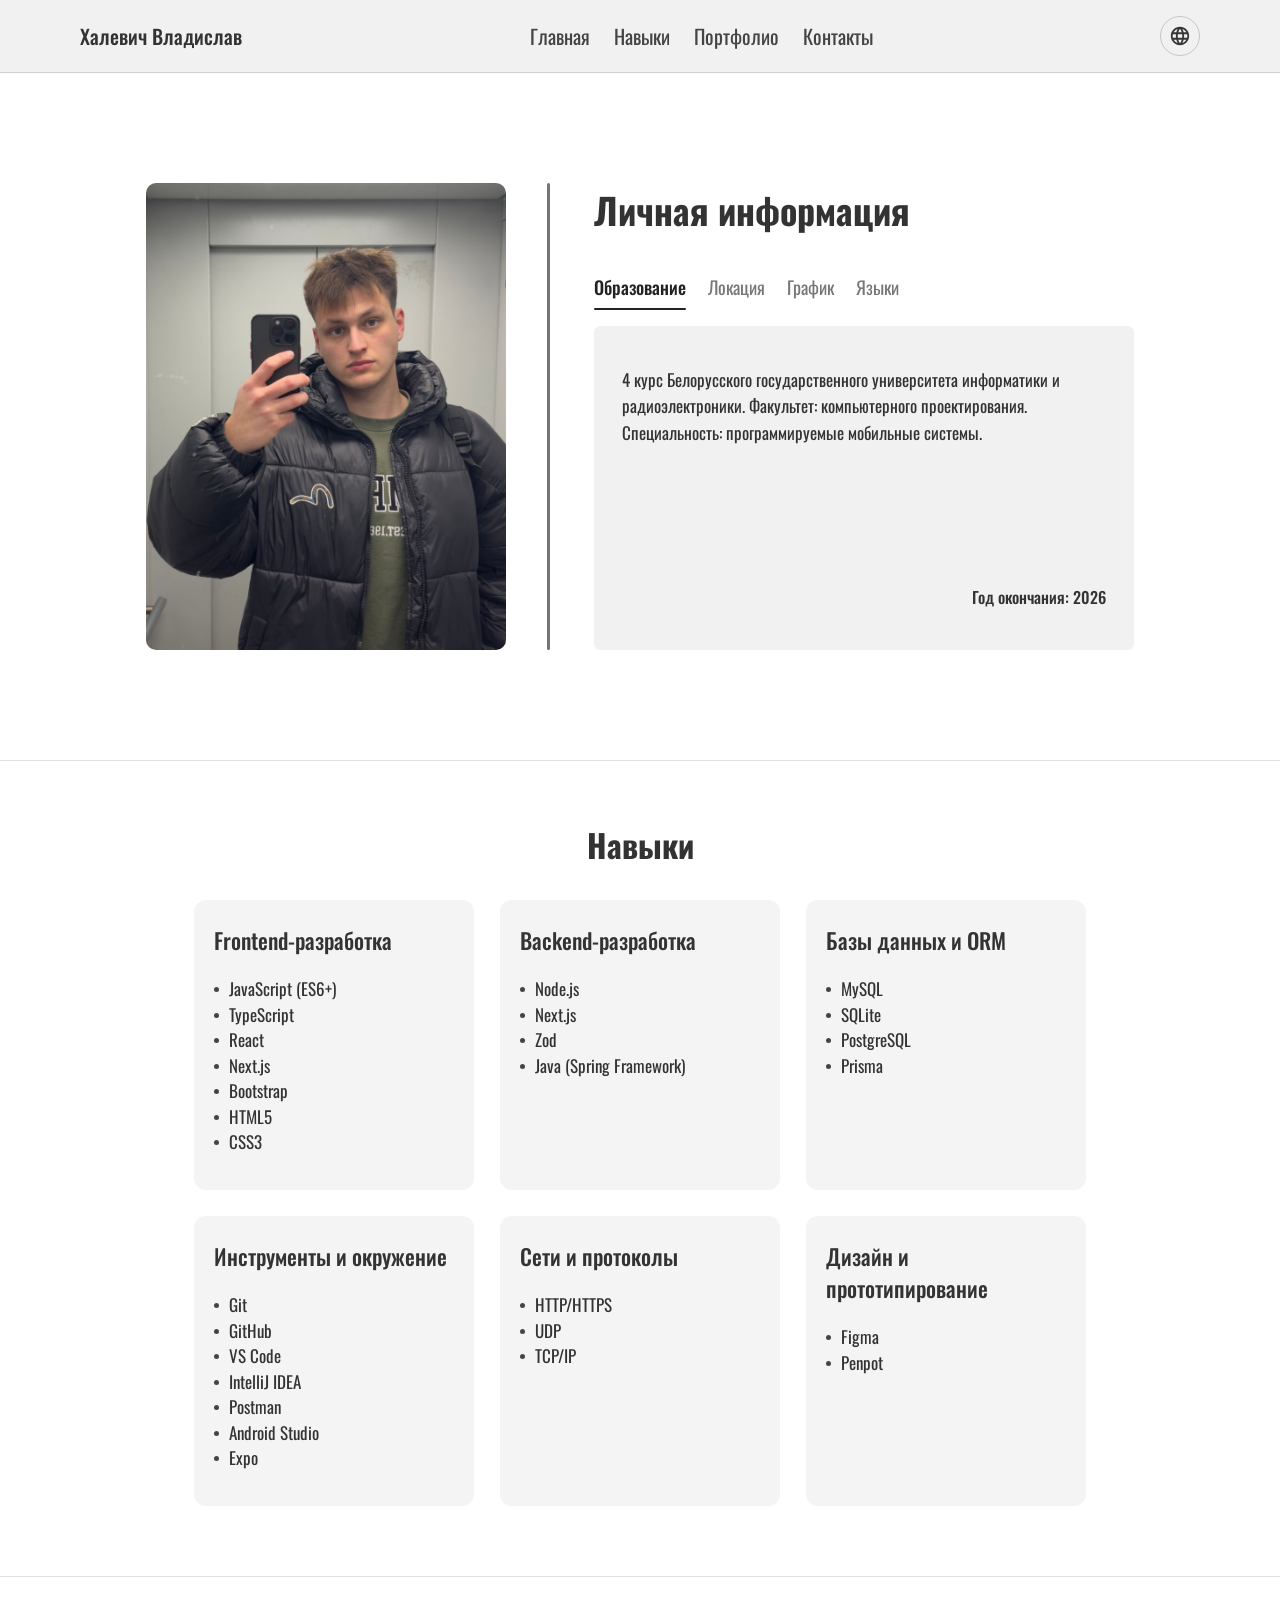
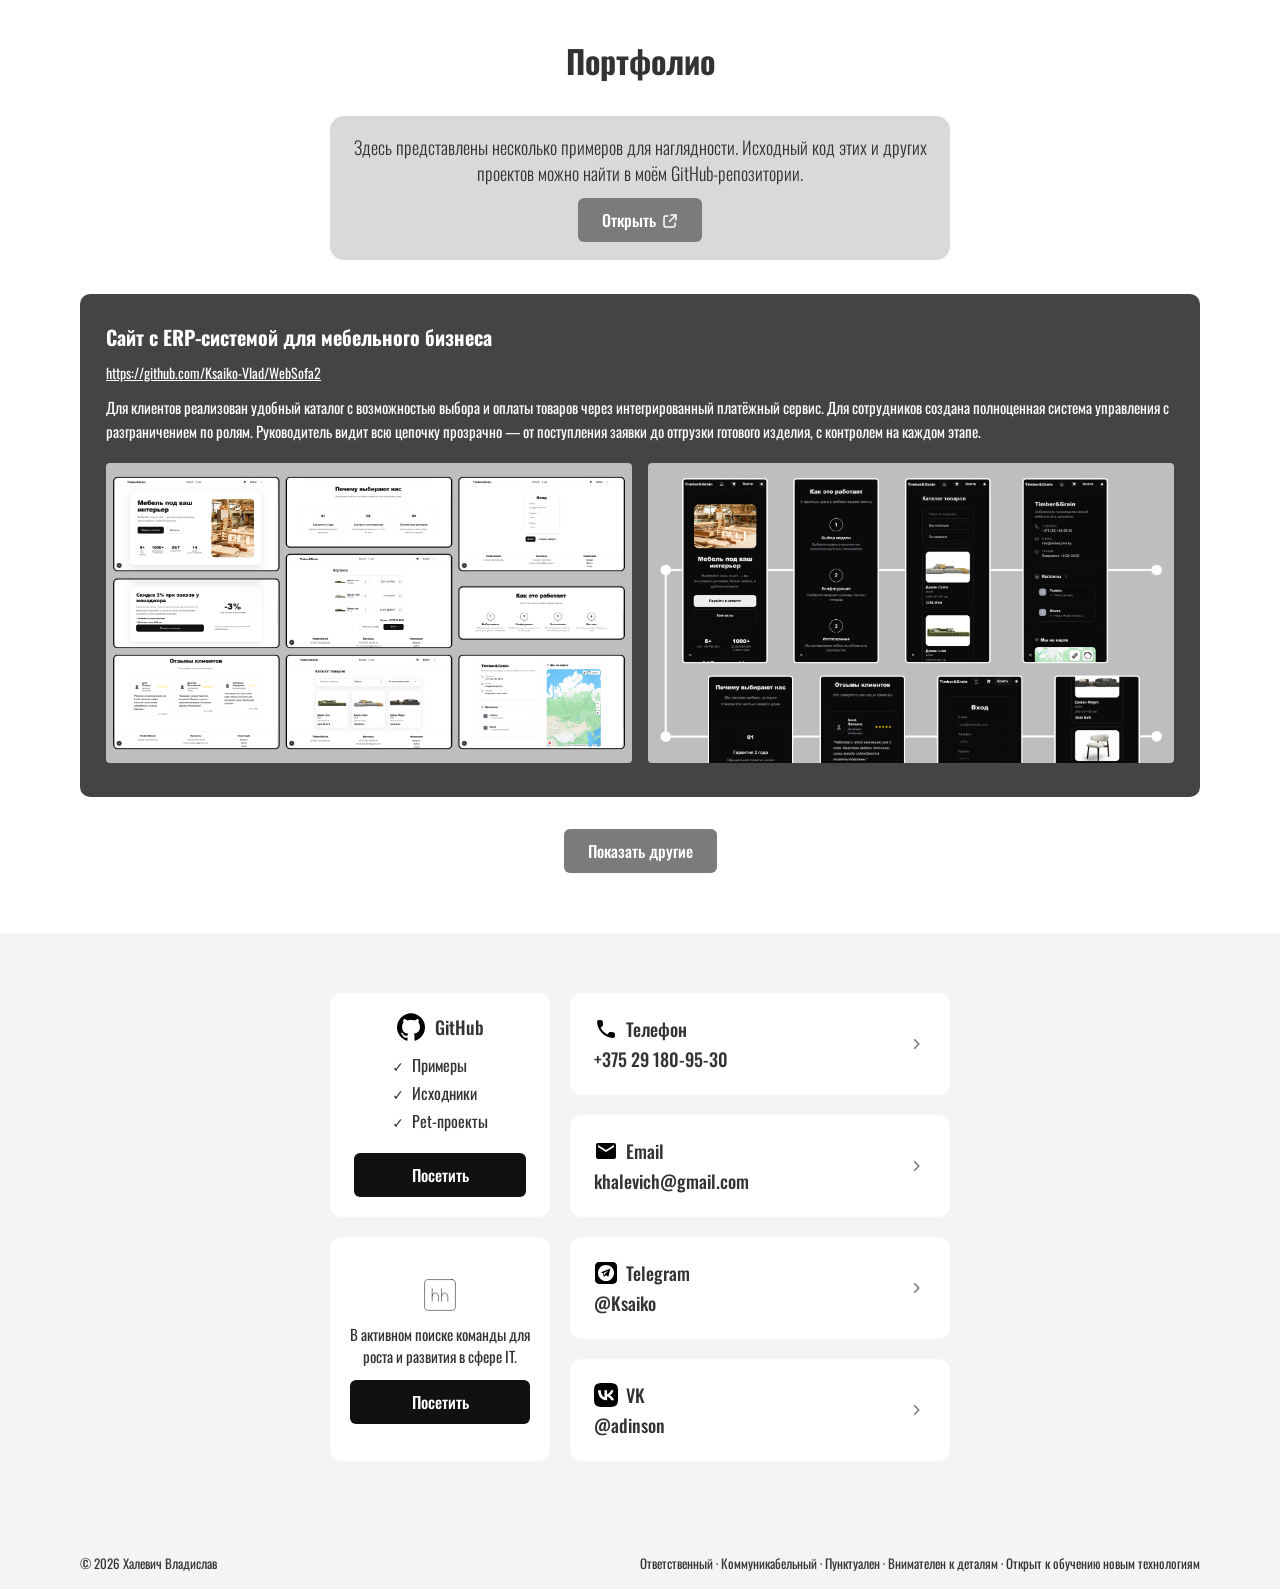
==== commit 165daad3: "do block with project-examples" ====
--- a/index.html
+++ b/index.html
@@ -191,21 +191,21 @@
           </p>
 
           <div class="portfolio-screens">
-            <button type="button" class="portfolio-screen" aria-label="Open portfolio preview"></button>
-            <button type="button" class="portfolio-screen" aria-label="Open portfolio preview"></button>
+            <button type="button" class="portfolio-screen" style="background-image: url('assets/images/Erp-dekstop-pages.png')" aria-label="Open portfolio preview"></button>
+            <button type="button" class="portfolio-screen" style="background-image: url('assets/images/Erp-mobile-pages.png')" aria-label="Open portfolio preview"></button>
           </div>
         </div>
 
         <div class="portfolio-extra" id="portfolioExtra">
           <div class="portfolio-highlight">
-            <h3 class="portfolio-project-title">Заготовка проекта 2</h3>
-            <a href="#" class="portfolio-link">https://github.com/your-profile/project-2</a>
+            <h3 class="portfolio-project-title">Лендинг для мобильного приложения TaskPlanner</h3>
+            <a href="#" class="portfolio-link">https://github.com/Ksaiko-Vlad/It-planner-lending</a>
             <p class="portfolio-text">
-              Краткое описание проекта. Что реализовано, какие технологии использованы и какую задачу решает проект.
+              Был разработан строгий и динамичный лендинг для презентации приложения-планировщика. Чтобы передать современный дух продукта, добавлены интерактивные элементы: фоновые частицы на Canvas (летающие шарики, реагирующие на движение мыши), плавные эффекты наведения на карточки функций и слайдер для демонстрации экранов приложения.
             </p>
             <div class="portfolio-screens">
-              <button type="button" class="portfolio-screen" aria-label="Open portfolio preview"></button>
-              <button type="button" class="portfolio-screen" aria-label="Open portfolio preview"></button>
+              <button type="button" class="portfolio-screen" style="background-image: url('assets/images/Task-planner-dekstop-images.png')" aria-label="Open portfolio preview"></button>
+              <button type="button" class="portfolio-screen" style="background-image: url('assets/images/Task-planner-mobile-images.png')" aria-label="Open portfolio preview"></button>
             </div>
           </div>
 
@@ -216,8 +216,8 @@
               Краткое описание проекта. Здесь можешь добавить информацию о функционале, роли в команде и результате.
             </p>
             <div class="portfolio-screens">
-              <button type="button" class="portfolio-screen" aria-label="Open portfolio preview"></button>
-              <button type="button" class="portfolio-screen" aria-label="Open portfolio preview"></button>
+              <button type="button" class="portfolio-screen" style="background-image: url('assets/images/placeholder.png')" aria-label="Open portfolio preview"></button>
+              <button type="button" class="portfolio-screen" style="background-image: url('assets/images/placeholder.png')" aria-label="Open portfolio preview"></button>
             </div>
           </div>
 
@@ -228,8 +228,8 @@
               Краткое описание проекта. Заполни стек, архитектуру, ключевые фичи и ссылку на репозиторий.
             </p>
             <div class="portfolio-screens">
-              <button type="button" class="portfolio-screen" aria-label="Open portfolio preview"></button>
-              <button type="button" class="portfolio-screen" aria-label="Open portfolio preview"></button>
+              <button type="button" class="portfolio-screen" style="background-image: url('assets/images/placeholder.png')" aria-label="Open portfolio preview"></button>
+              <button type="button" class="portfolio-screen" style="background-image: url('assets/images/placeholder.png')" aria-label="Open portfolio preview"></button>
             </div>
           </div>
         </div>
--- a/style.css
+++ b/style.css
@@ -638,7 +638,6 @@
   height: 300px;
   border-radius: 4px;
   background-color: #c8c8c8;
-  background-image: url("assets/images/try.png");
   background-size: 100%;
   background-position: center;
   background-repeat: no-repeat;
@@ -710,20 +709,30 @@
   position: fixed;
   inset: 0;
   z-index: 1000;
-  display: none;
-}
-
-.portfolio-modal.open {
   display: flex;
   align-items: center;
   justify-content: center;
   padding: 20px;
+  opacity: 0;
+  visibility: hidden;
+  transition: opacity 0.3s ease, visibility 0.3s ease;
+}
+
+.portfolio-modal.open {
+  opacity: 1;
+  visibility: visible;
 }
 
 .portfolio-modal-backdrop {
   position: absolute;
   inset: 0;
   background: rgba(0, 0, 0, 0.8);
+  opacity: 0;
+  transition: opacity 0.3s ease;
+}
+
+.portfolio-modal.open .portfolio-modal-backdrop {
+  opacity: 1;
 }
 
 .portfolio-modal-content {
@@ -734,6 +743,14 @@
   background: #f0f0f0;
   box-shadow: 0 14px 40px rgba(0, 0, 0, 0.25);
   z-index: 1;
+  transform: scale(0.9);
+  opacity: 0;
+  transition: transform 0.3s ease, opacity 0.3s ease;
+}
+
+.portfolio-modal.open .portfolio-modal-content {
+  transform: scale(1);
+  opacity: 1;
 }
 
 .portfolio-modal-close {
@@ -747,6 +764,16 @@
   background: rgba(0, 0, 0, 0.55);
   color: #ffffff;
   font-size: 22px;
+  cursor: pointer;
+  transition: transform 0.35s ease, box-shadow 0.35s ease;
+}
+
+.portfolio-modal-close:hover {
+  transform: scale(1.1);
+  box-shadow:
+    0 0 0 2px rgba(255, 239, 140, 0.55),
+    0 0 16px rgba(255, 239, 140, 0.55),
+    0 0 32px rgba(255, 239, 140, 0.3);
   line-height: 1;
   cursor: pointer;
 }
@@ -756,7 +783,6 @@
   aspect-ratio: 16 / 10;
   border-radius: 8px;
   background-color: #dddddd;
-  background-image: url("assets/images/try.png");
   background-size: contain;
   background-position: center;
   background-repeat: no-repeat;
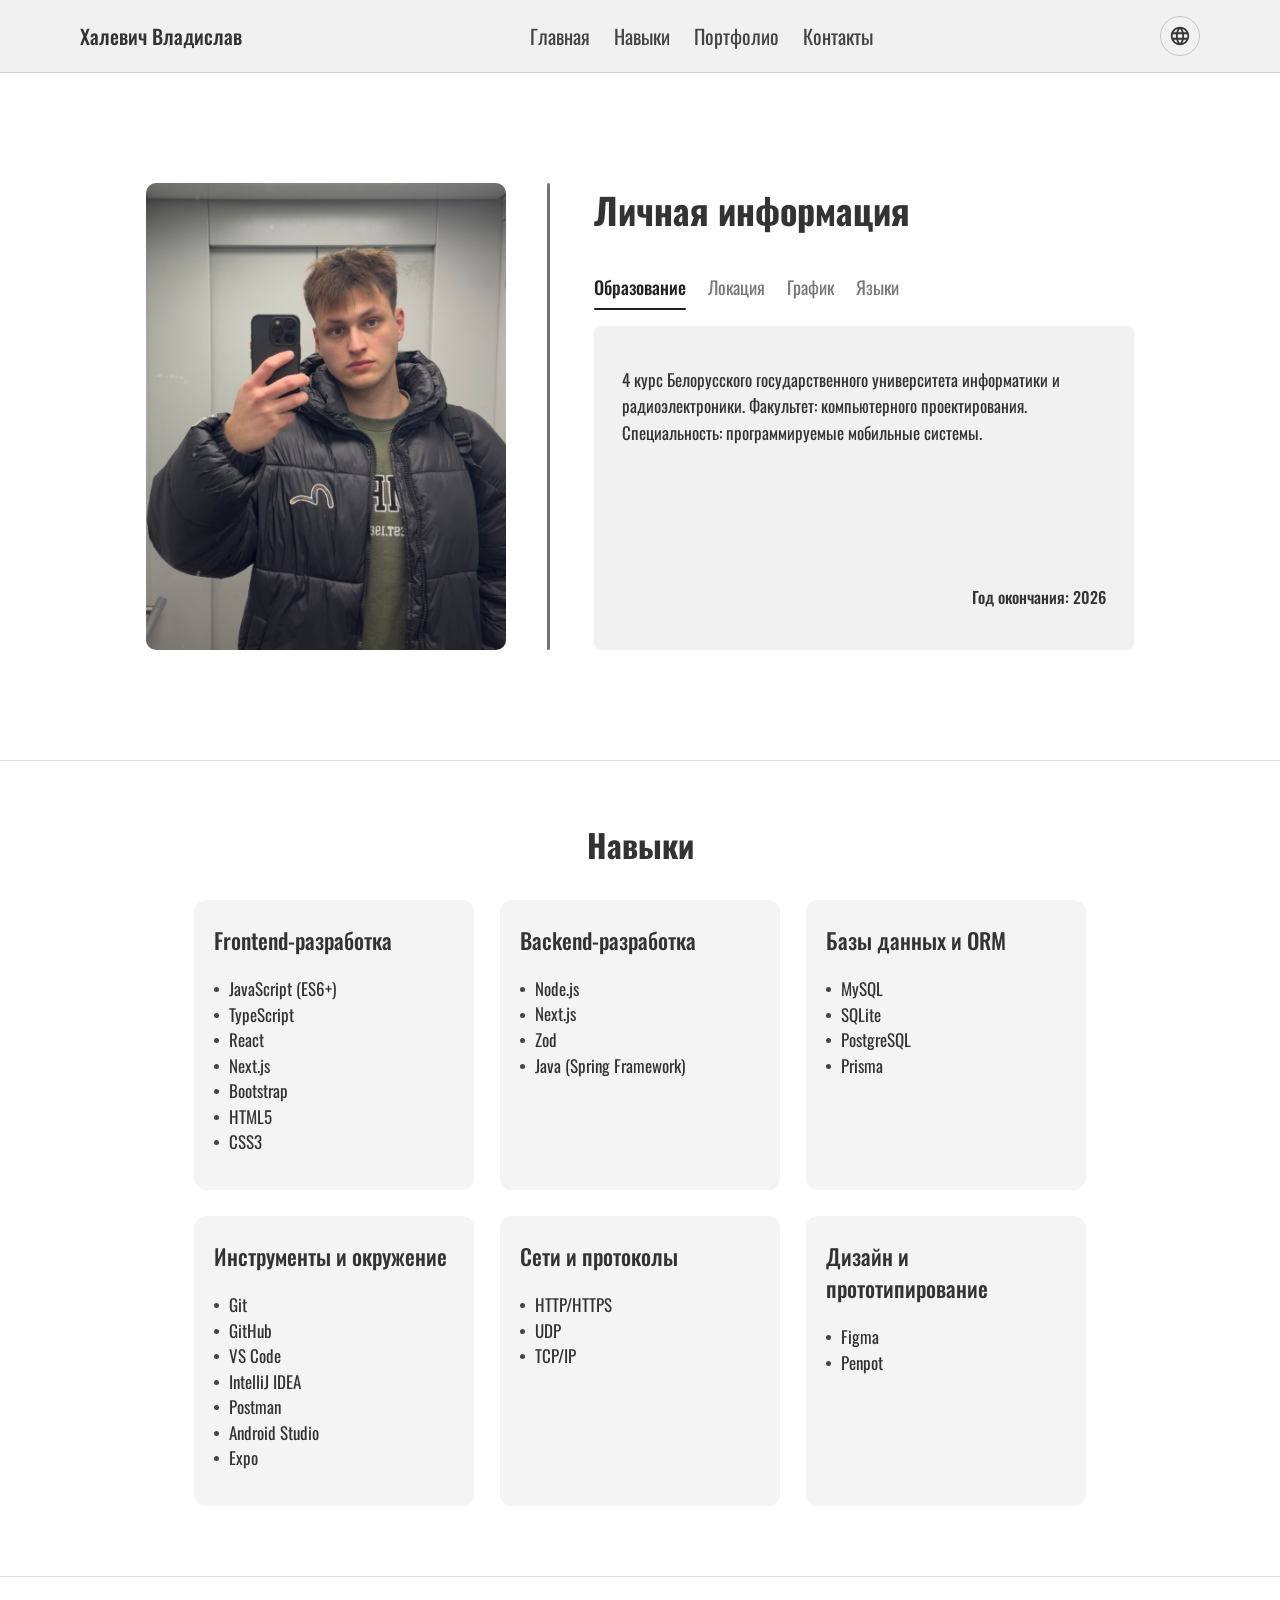
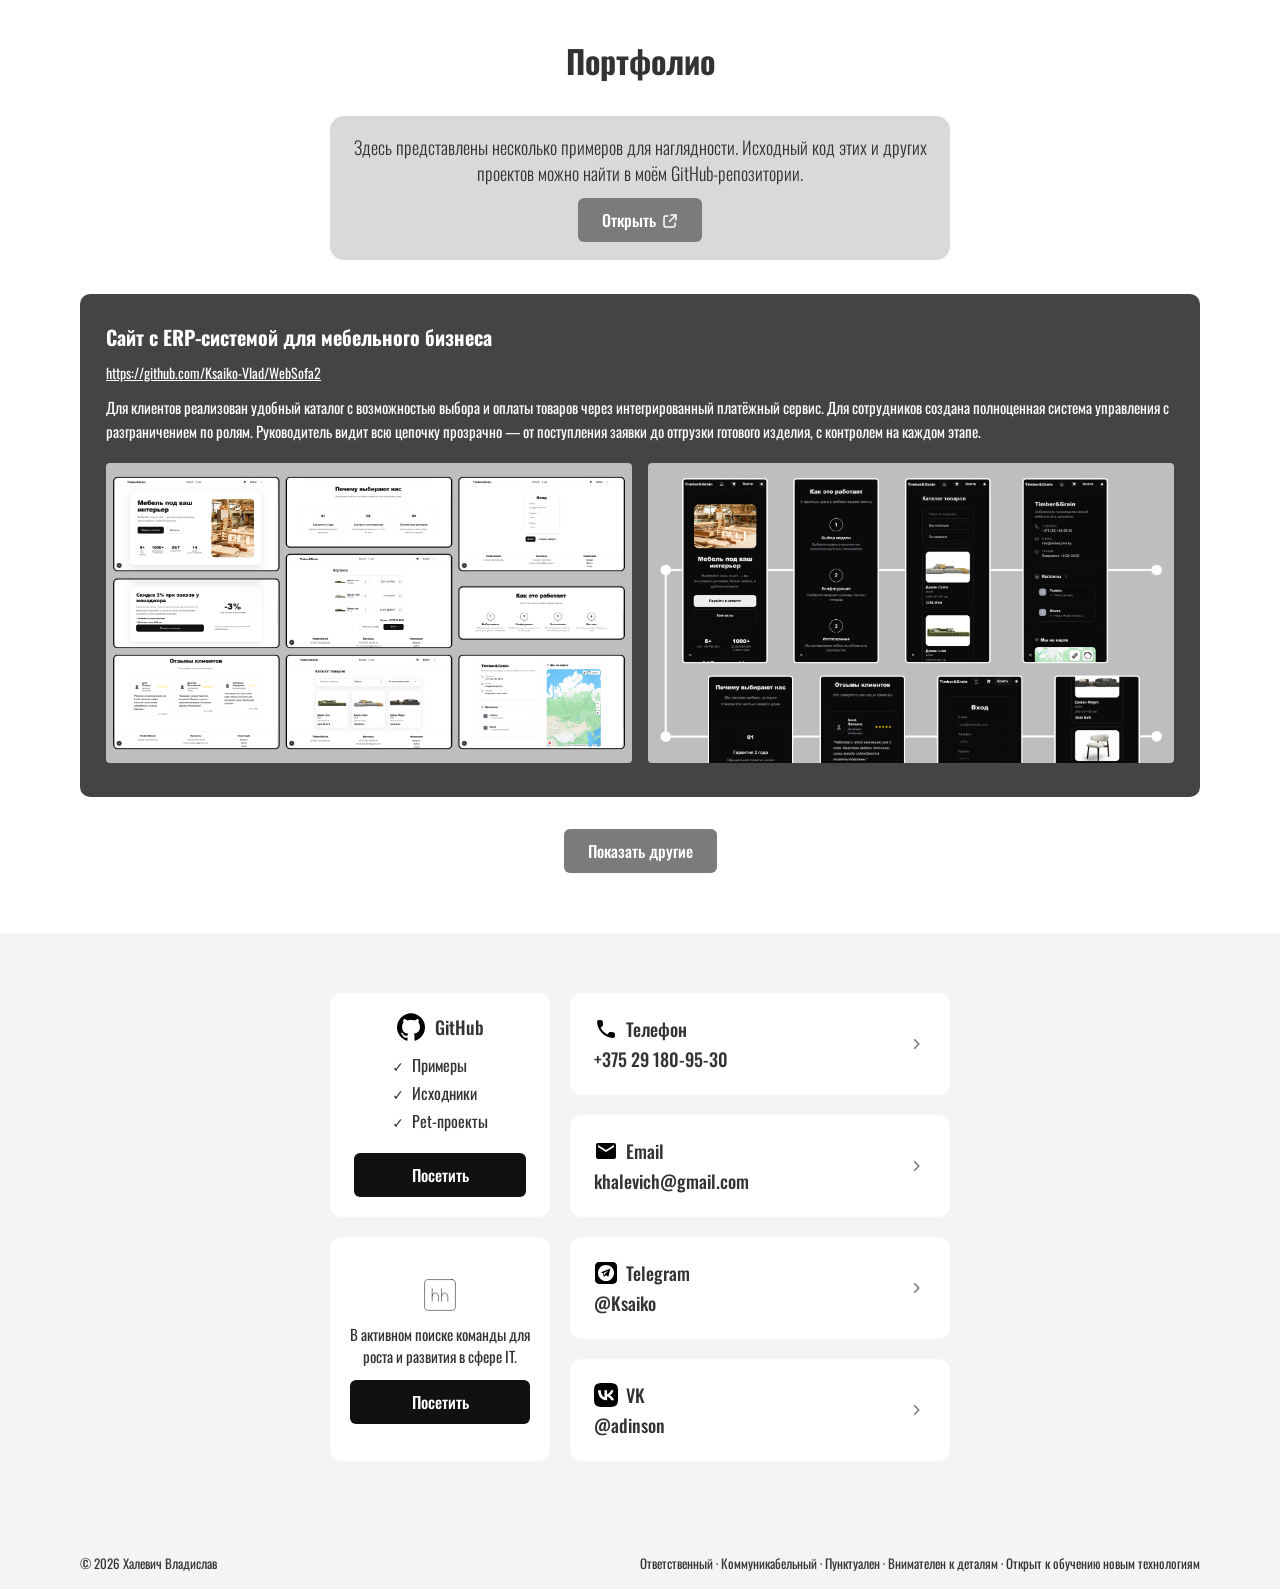
==== commit 80bc6ac9: "add new img for project list" ====
--- a/index.html
+++ b/index.html
@@ -210,14 +210,19 @@
           </div>
 
           <div class="portfolio-highlight">
-            <h3 class="portfolio-project-title">Заготовка проекта 3</h3>
-            <a href="#" class="portfolio-link">https://github.com/your-profile/project-3</a>
+            <h3 class="portfolio-project-title">Лендинг для функционального питания котов Cat Energy</h3>
+            <a href="#" class="portfolio-link">https://github.com/Ksaiko-Vlad/Cat-Energy</a>
             <p class="portfolio-text">
-              Краткое описание проекта. Здесь можешь добавить информацию о функционале, роли в команде и результате.
+              Разработан яркий и информативный лендинг для бренда специализированного корма.
+              Чтобы наглядно показать эффективность продукта, был создан интерактивный блок с «живой»
+              картинкой кота, демонстрирующей изменения «до и после» перехода на питание.
+              Для удобства пользователей реализована адаптивная верстка под все типы устройств
+               с бургер-меню, добавлены визуальные эффекты при наведении на карточки товаров,
+                а для локации точек продаж подключена API Яндекс карт.
             </p>
             <div class="portfolio-screens">
-              <button type="button" class="portfolio-screen" style="background-image: url('assets/images/placeholder.png')" aria-label="Open portfolio preview"></button>
-              <button type="button" class="portfolio-screen" style="background-image: url('assets/images/placeholder.png')" aria-label="Open portfolio preview"></button>
+              <button type="button" class="portfolio-screen" style="background-image: url('assets/images/Cat-energy-dekstop-images.png')" aria-label="Open portfolio preview"></button>
+              <button type="button" class="portfolio-screen" style="background-image: url('assets/images/Cat-energy-mobile-images.png')" aria-label="Open portfolio preview"></button>
             </div>
           </div>
 
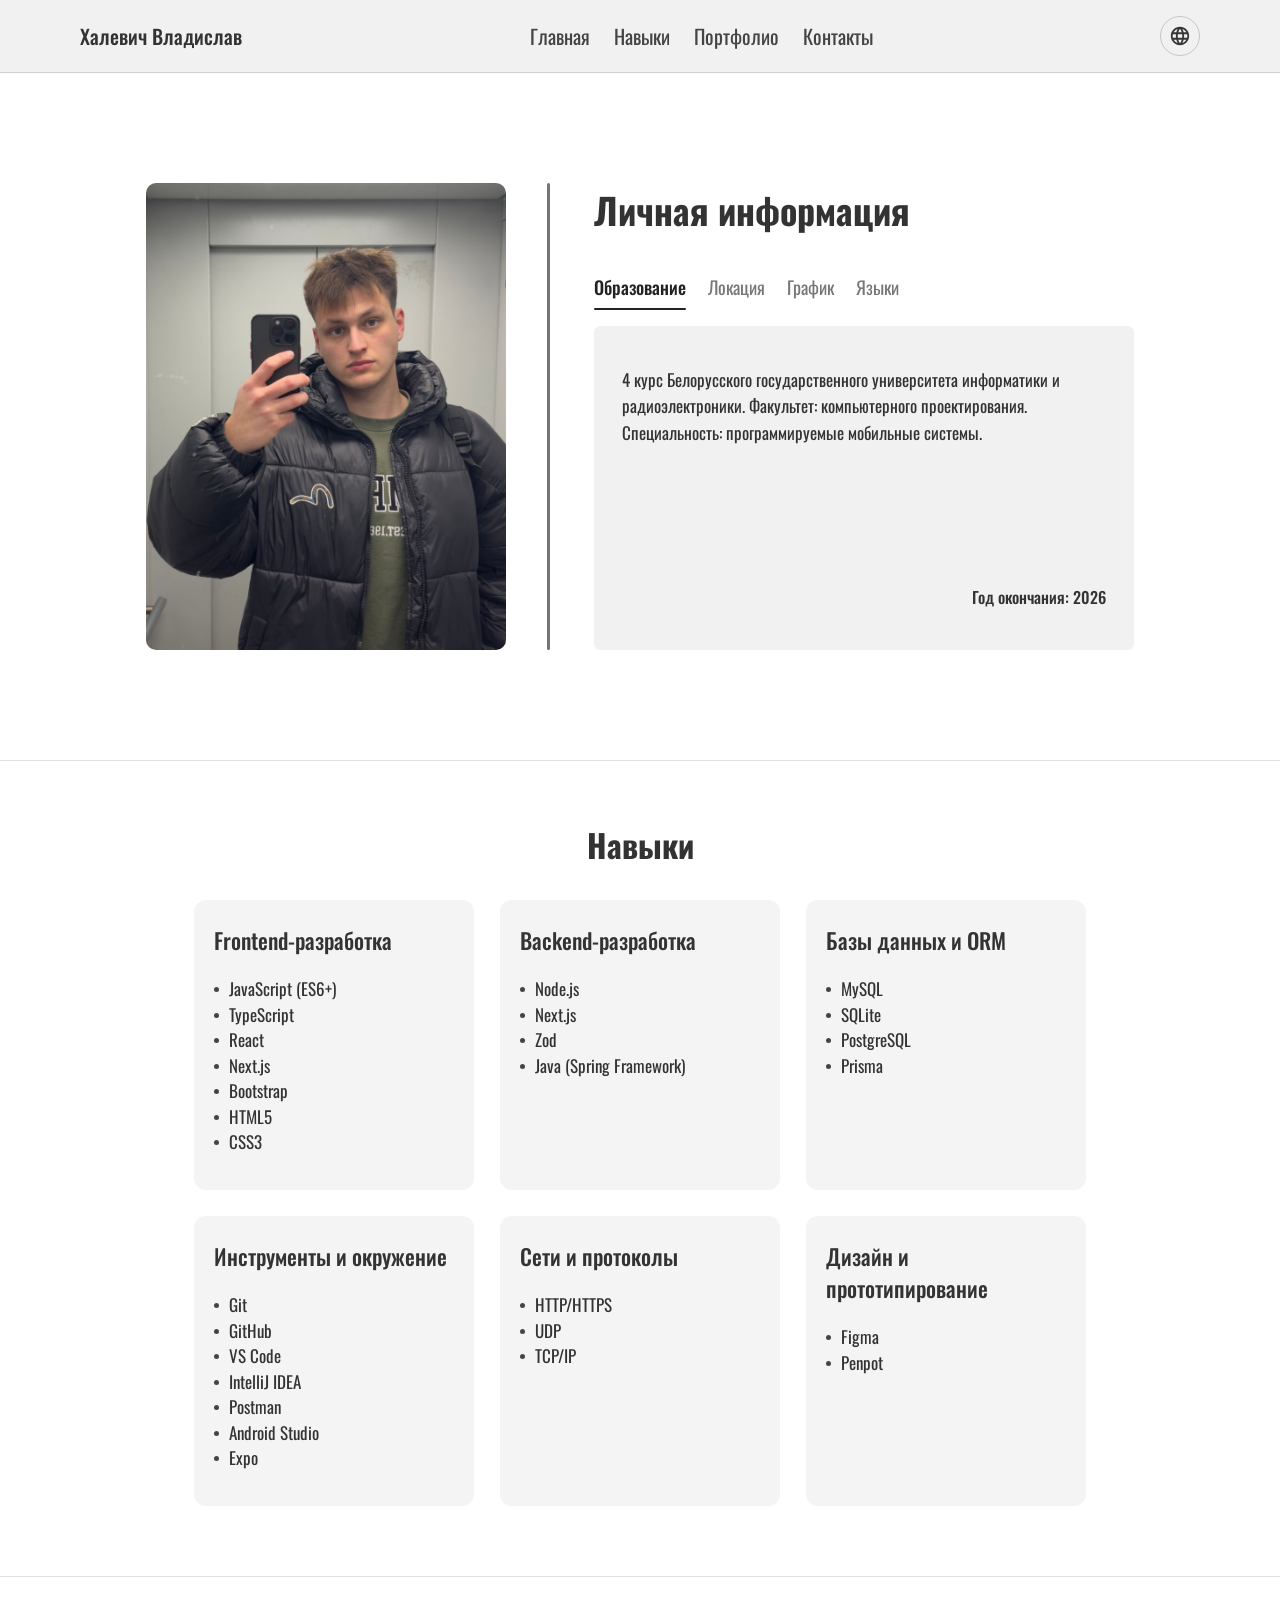
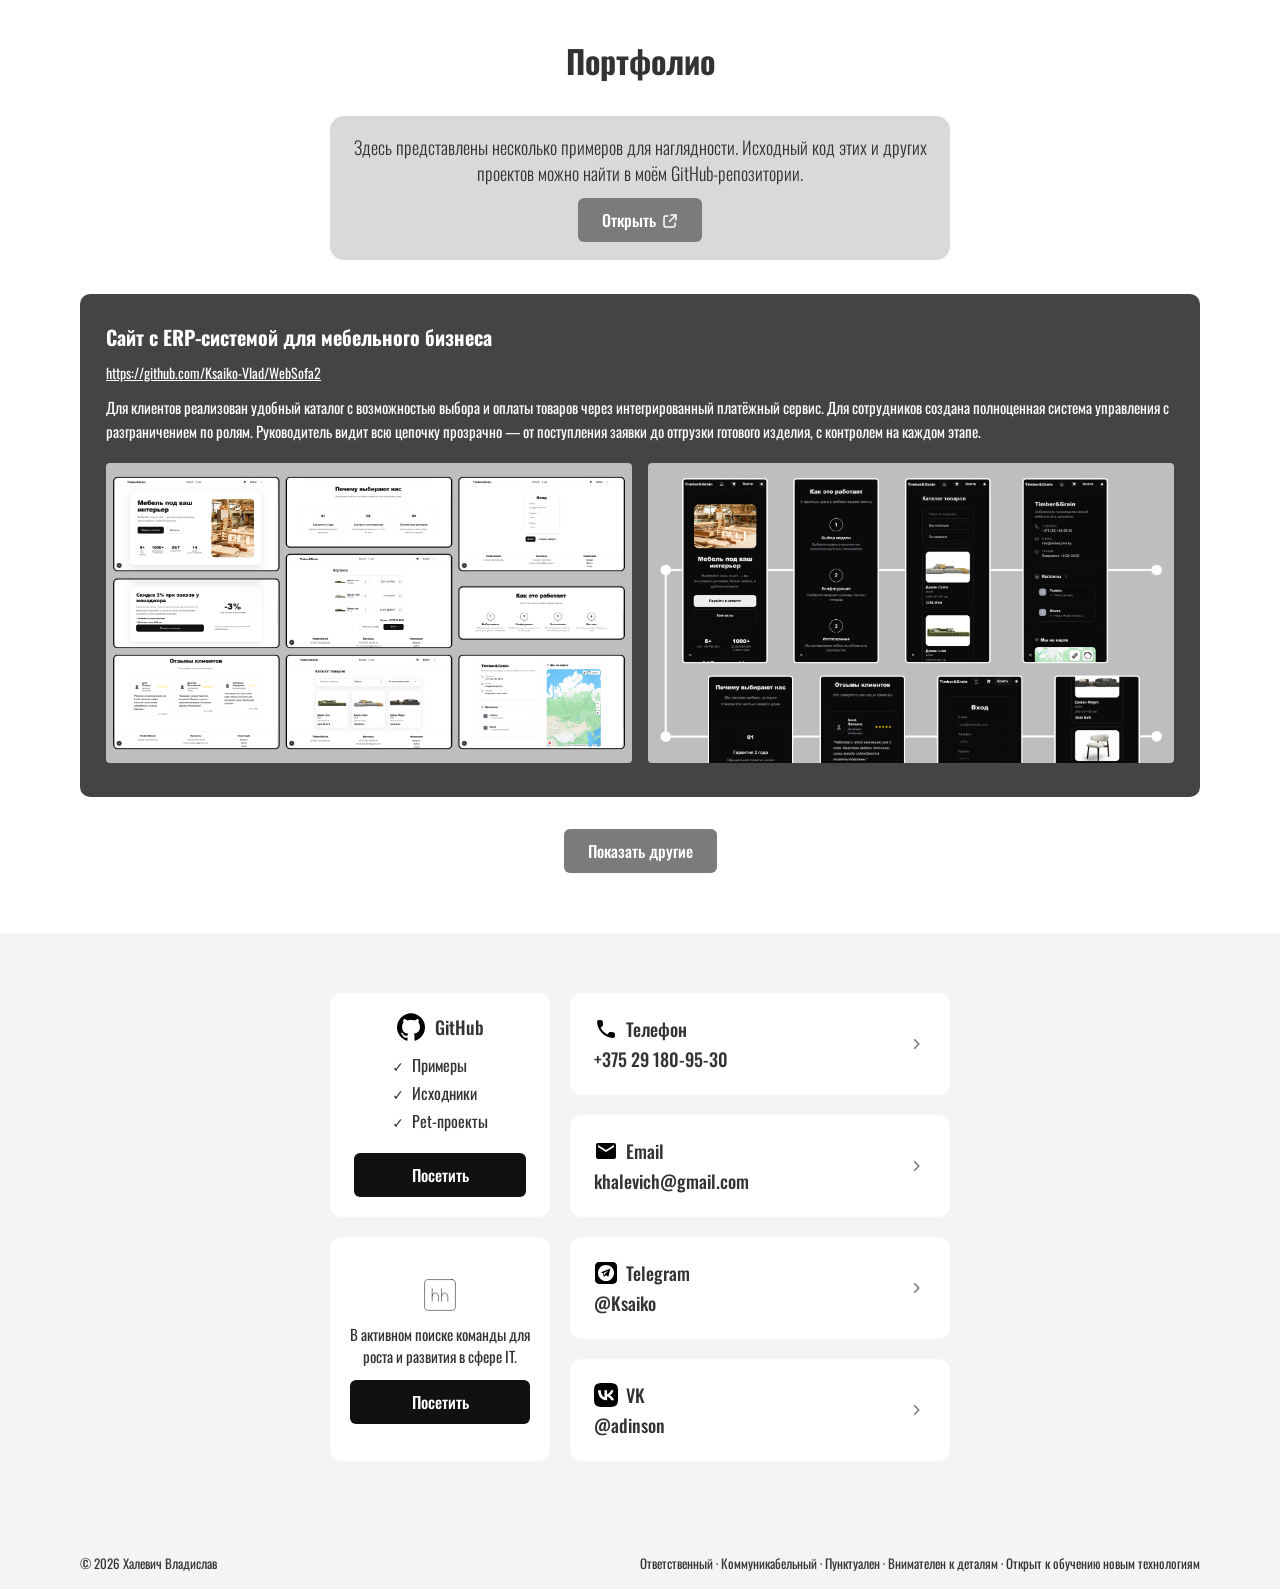
==== commit fd735cc7: "add img for 4-th project" ====
--- a/index.html
+++ b/index.html
@@ -233,8 +233,8 @@
               Краткое описание проекта. Заполни стек, архитектуру, ключевые фичи и ссылку на репозиторий.
             </p>
             <div class="portfolio-screens">
-              <button type="button" class="portfolio-screen" style="background-image: url('assets/images/placeholder.png')" aria-label="Open portfolio preview"></button>
-              <button type="button" class="portfolio-screen" style="background-image: url('assets/images/placeholder.png')" aria-label="Open portfolio preview"></button>
+              <button type="button" class="portfolio-screen" style="background-image: url('assets/images/Help-desk-desktop-images.png')" aria-label="Open portfolio preview"></button>
+              <button type="button" class="portfolio-screen" style="background-image: url('assets/images/Help-desk-mobile-images.png')" aria-label="Open portfolio preview"></button>
             </div>
           </div>
         </div>
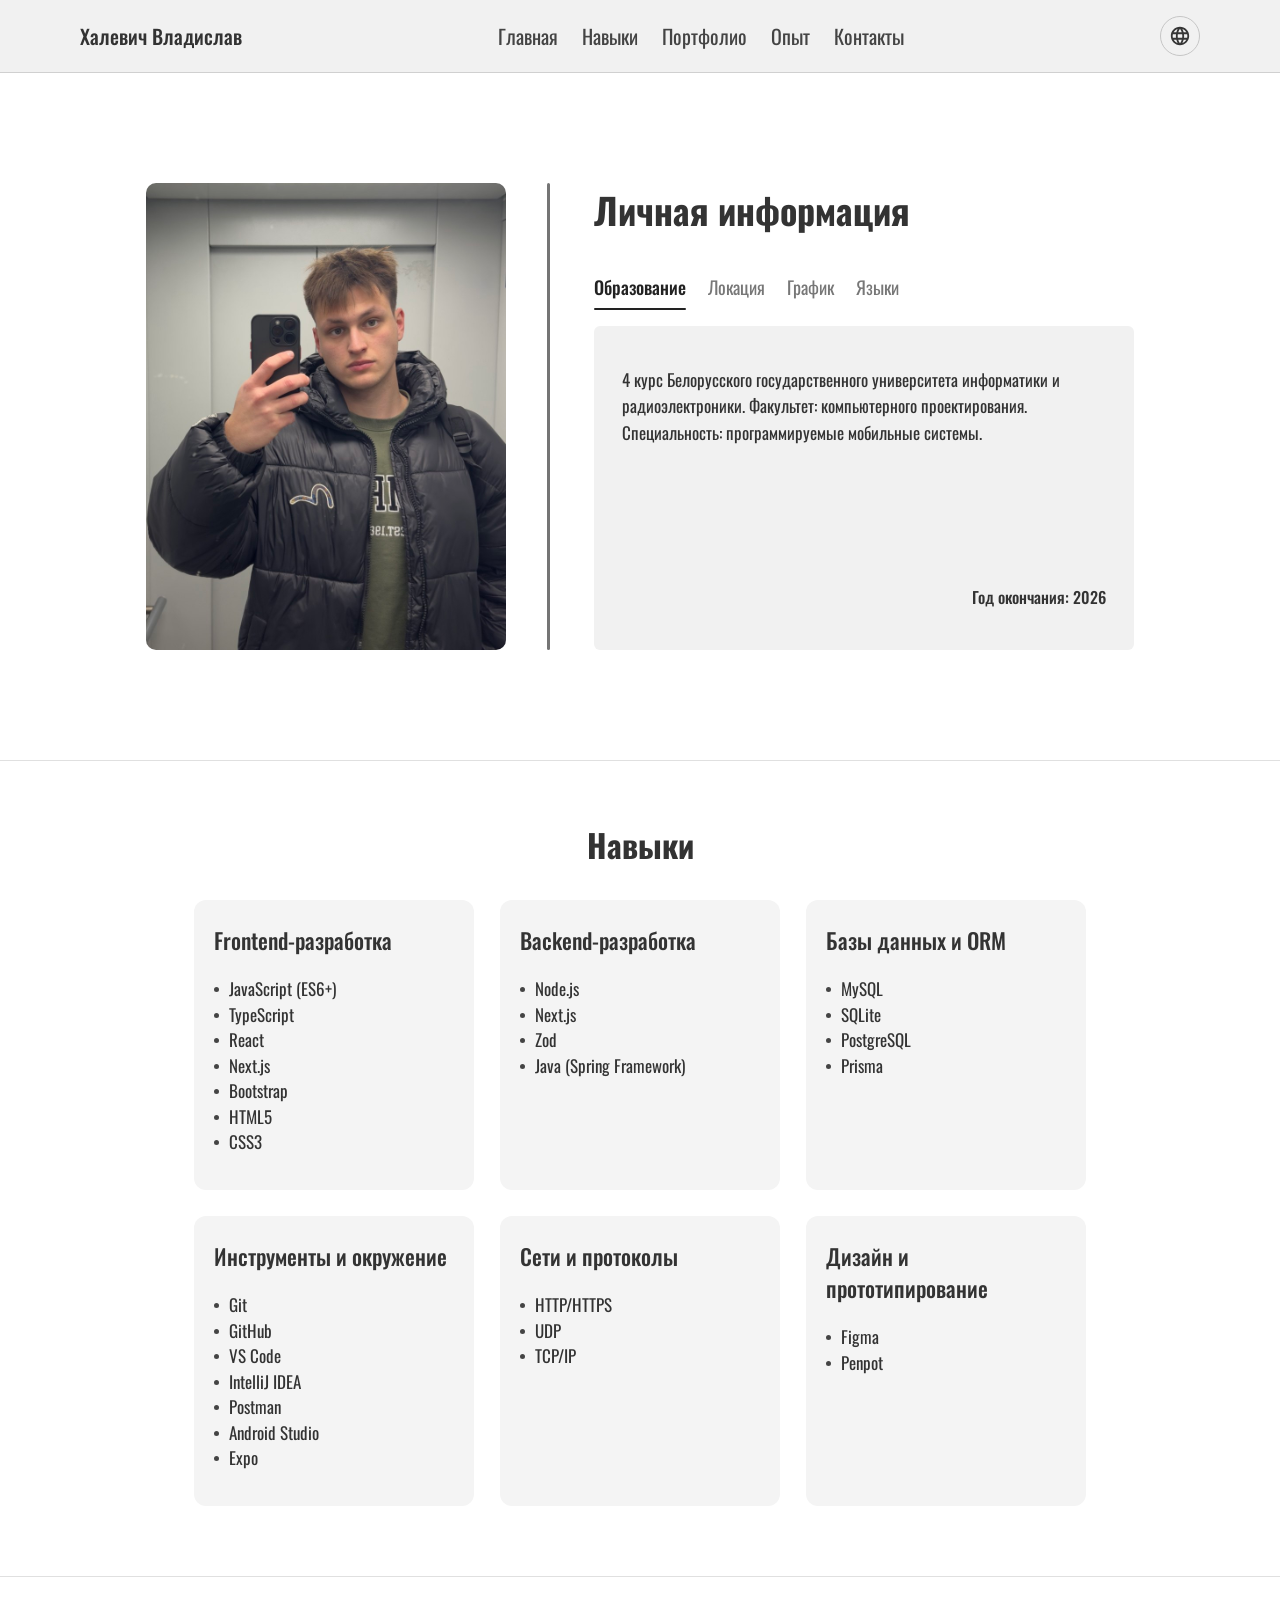
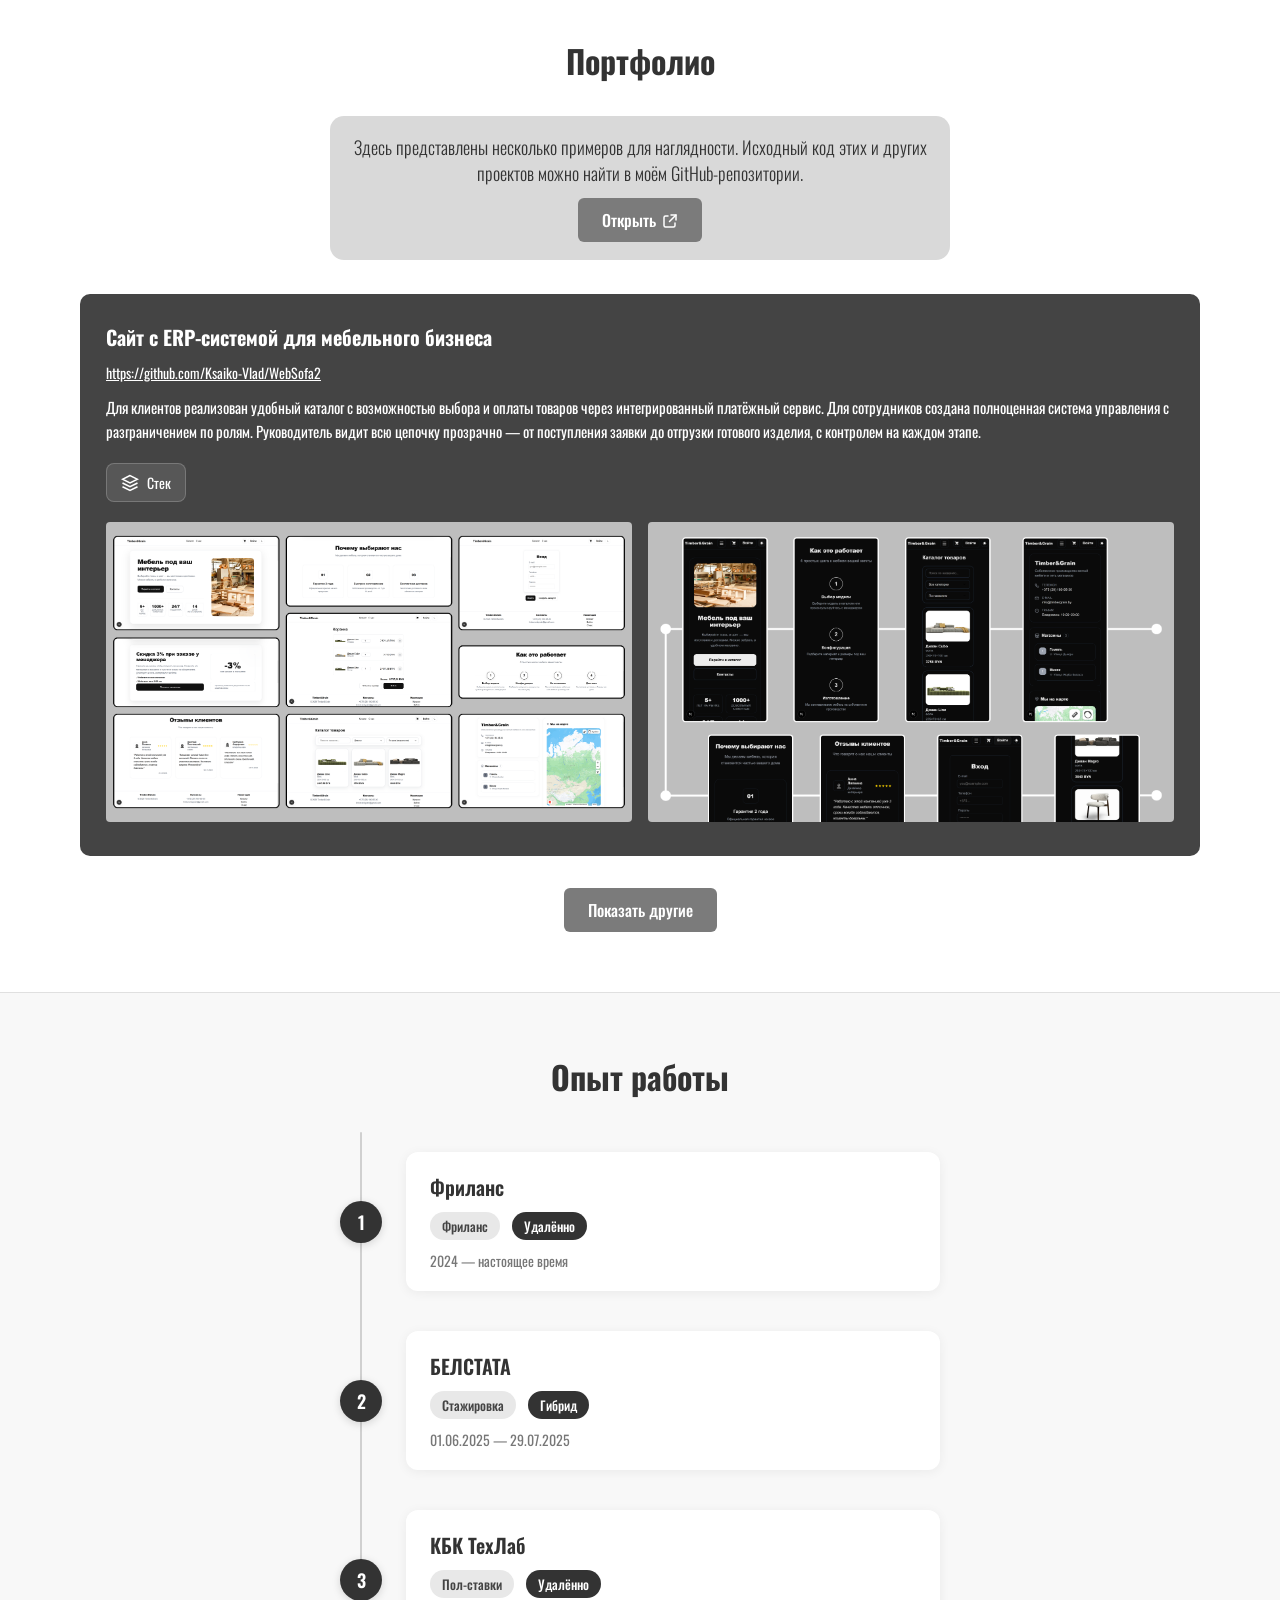
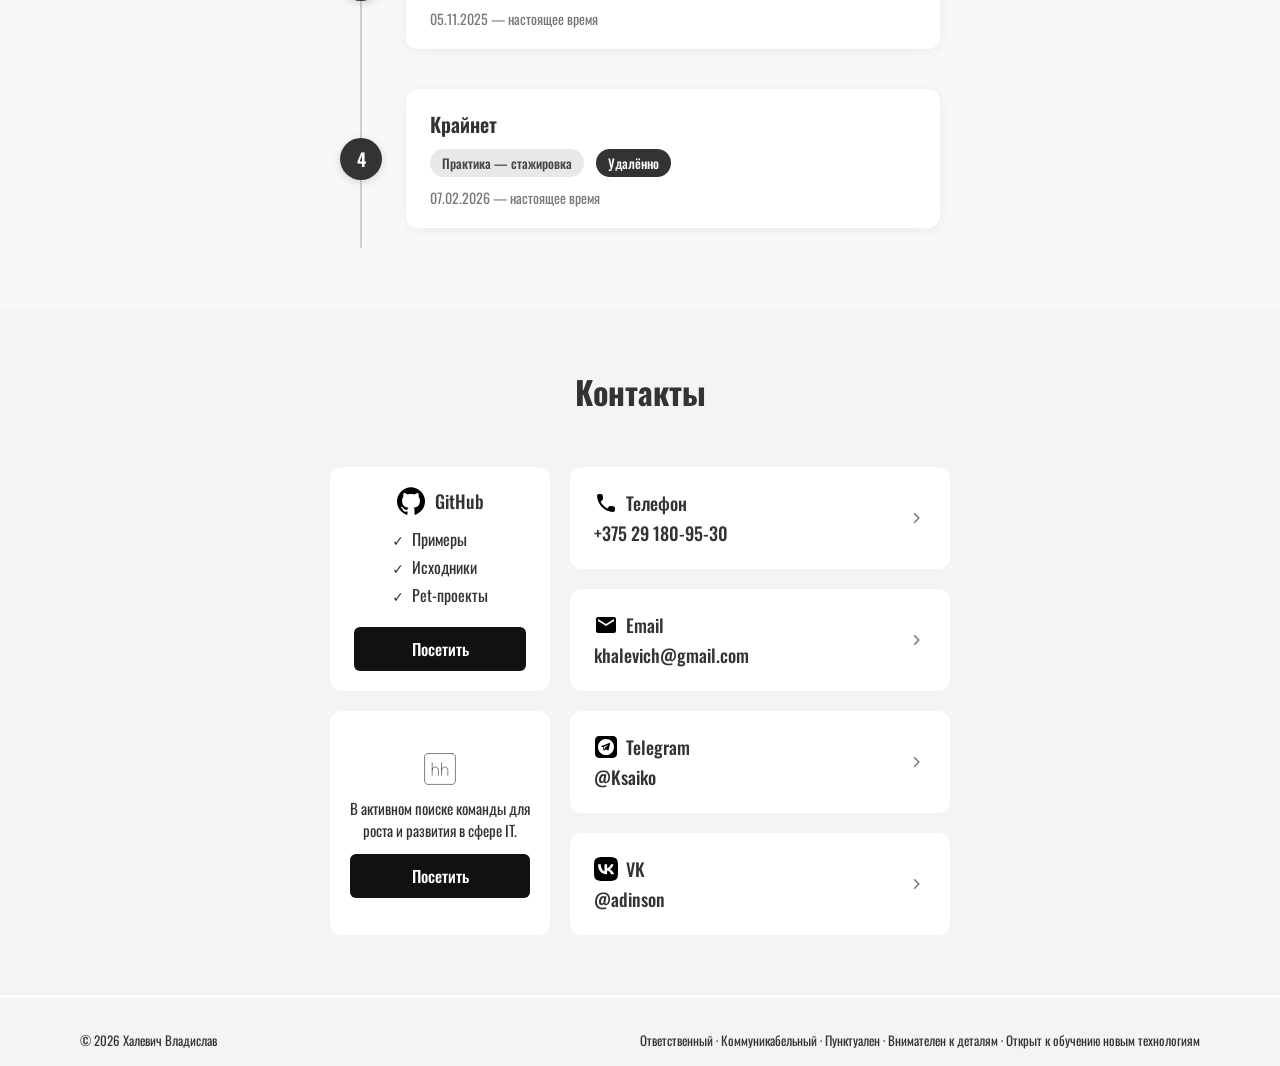
==== commit b90510e3: "add traslate in json and update some carts" ====
--- a/index.html
+++ b/index.html
@@ -19,6 +19,7 @@
         <a href="#home" class="nav-link" data-i18n="nav_home">Главная</a>
         <a href="#skills" class="nav-link" data-i18n="nav_skills">Навыки</a>
         <a href="#portfolio" class="nav-link" data-i18n="nav_portfolio">Портфолио</a>
+        <a href="#experience" class="nav-link" data-i18n="nav_experience">Опыт</a>
         <a href="#contacts" class="nav-link" data-i18n="nav_contacts">Контакты</a>
       </nav>
       <div class="lang-wrapper">
@@ -190,6 +191,25 @@
             поступления заявки до отгрузки готового изделия, с контролем на каждом этапе.
           </p>
 
+          <div class="stack-tooltip-wrap">
+            <button type="button" class="stack-tooltip-btn">
+              <svg width="18" height="18" viewBox="0 0 24 24" fill="none" stroke="currentColor" stroke-width="2">
+                <path d="M12 2L2 7l10 5 10-5-10-5z"></path>
+                <path d="M2 17l10 5 10-5"></path>
+                <path d="M2 12l10 5 10-5"></path>
+              </svg>
+              <span>Стек</span>
+            </button>
+            <div class="stack-tooltip">
+              <span class="stack-tag">C#</span>
+              <span class="stack-tag">ASP.NET</span>
+              <span class="stack-tag">Entity Framework</span>
+              <span class="stack-tag">PostgreSQL</span>
+              <span class="stack-tag">JavaScript</span>
+              <span class="stack-tag">HTML/CSS</span>
+            </div>
+          </div>
+
           <div class="portfolio-screens">
             <button type="button" class="portfolio-screen" style="background-image: url('assets/images/Erp-dekstop-pages.png')" aria-label="Open portfolio preview"></button>
             <button type="button" class="portfolio-screen" style="background-image: url('assets/images/Erp-mobile-pages.png')" aria-label="Open portfolio preview"></button>
@@ -198,11 +218,30 @@
 
         <div class="portfolio-extra" id="portfolioExtra">
           <div class="portfolio-highlight">
-            <h3 class="portfolio-project-title">Лендинг для мобильного приложения TaskPlanner</h3>
-            <a href="#" class="portfolio-link">https://github.com/Ksaiko-Vlad/It-planner-lending</a>
-            <p class="portfolio-text">
+            <h3 class="portfolio-project-title" data-i18n="portfolio_project2_title">Лендинг для мобильного приложения TaskPlanner</h3>
+            <a href="https://github.com/Ksaiko-Vlad/It-planner-lending" target="_blank" rel="noopener noreferrer" class="portfolio-link">https://github.com/Ksaiko-Vlad/It-planner-lending</a>
+            <p class="portfolio-text" data-i18n="portfolio_project2_text">
               Был разработан строгий и динамичный лендинг для презентации приложения-планировщика. Чтобы передать современный дух продукта, добавлены интерактивные элементы: фоновые частицы на Canvas (летающие шарики, реагирующие на движение мыши), плавные эффекты наведения на карточки функций и слайдер для демонстрации экранов приложения.
             </p>
+
+            <div class="stack-tooltip-wrap">
+              <button type="button" class="stack-tooltip-btn">
+                <svg width="18" height="18" viewBox="0 0 24 24" fill="none" stroke="currentColor" stroke-width="2">
+                  <path d="M12 2L2 7l10 5 10-5-10-5z"></path>
+                  <path d="M2 17l10 5 10-5"></path>
+                  <path d="M2 12l10 5 10-5"></path>
+                </svg>
+                <span>Стек</span>
+              </button>
+              <div class="stack-tooltip">
+                <span class="stack-tag">HTML5</span>
+                <span class="stack-tag">CSS3</span>
+                <span class="stack-tag">JavaScript</span>
+                <span class="stack-tag">Canvas API</span>
+                <span class="stack-tag">Swiper.js</span>
+              </div>
+            </div>
+
             <div class="portfolio-screens">
               <button type="button" class="portfolio-screen" style="background-image: url('assets/images/Task-planner-dekstop-images.png')" aria-label="Open portfolio preview"></button>
               <button type="button" class="portfolio-screen" style="background-image: url('assets/images/Task-planner-mobile-images.png')" aria-label="Open portfolio preview"></button>
@@ -210,9 +249,9 @@
           </div>
 
           <div class="portfolio-highlight">
-            <h3 class="portfolio-project-title">Лендинг для функционального питания котов Cat Energy</h3>
-            <a href="#" class="portfolio-link">https://github.com/Ksaiko-Vlad/Cat-Energy</a>
-            <p class="portfolio-text">
+            <h3 class="portfolio-project-title" data-i18n="portfolio_project3_title">Лендинг для функционального питания котов Cat Energy</h3>
+            <a href="https://github.com/Ksaiko-Vlad/Cat-Energy" target="_blank" rel="noopener noreferrer" class="portfolio-link">https://github.com/Ksaiko-Vlad/Cat-Energy</a>
+            <p class="portfolio-text" data-i18n="portfolio_project3_text">
               Разработан яркий и информативный лендинг для бренда специализированного корма.
               Чтобы наглядно показать эффективность продукта, был создан интерактивный блок с «живой»
               картинкой кота, демонстрирующей изменения «до и после» перехода на питание.
@@ -220,6 +259,26 @@
                с бургер-меню, добавлены визуальные эффекты при наведении на карточки товаров,
                 а для локации точек продаж подключена API Яндекс карт.
             </p>
+
+            <!-- Вариант 3: Tooltip при наведении -->
+            <div class="stack-tooltip-wrap">
+              <button type="button" class="stack-tooltip-btn">
+                <svg width="18" height="18" viewBox="0 0 24 24" fill="none" stroke="currentColor" stroke-width="2">
+                  <path d="M12 2L2 7l10 5 10-5-10-5z"></path>
+                  <path d="M2 17l10 5 10-5"></path>
+                  <path d="M2 12l10 5 10-5"></path>
+                </svg>
+                <span>Стек</span>
+              </button>
+              <div class="stack-tooltip">
+                <span class="stack-tag">HTML5</span>
+                <span class="stack-tag">SCSS</span>
+                <span class="stack-tag">JavaScript</span>
+                <span class="stack-tag">Gulp</span>
+                <span class="stack-tag">Yandex Maps API</span>
+              </div>
+            </div>
+
             <div class="portfolio-screens">
               <button type="button" class="portfolio-screen" style="background-image: url('assets/images/Cat-energy-dekstop-images.png')" aria-label="Open portfolio preview"></button>
               <button type="button" class="portfolio-screen" style="background-image: url('assets/images/Cat-energy-mobile-images.png')" aria-label="Open portfolio preview"></button>
@@ -227,11 +286,34 @@
           </div>
 
           <div class="portfolio-highlight">
-            <h3 class="portfolio-project-title">Заготовка проекта 4</h3>
-            <a href="#" class="portfolio-link">https://github.com/your-profile/project-4</a>
-            <p class="portfolio-text">
-              Краткое описание проекта. Заполни стек, архитектуру, ключевые фичи и ссылку на репозиторий.
+            <h3 class="portfolio-project-title" data-i18n="portfolio_project4_title">Help-desk — корпоративный портал заявок на обслуживание техники</h3>
+            <a href="https://github.com/N0Pr0blem/Help-Desk/tree/feature/frontend-init" target="_blank" rel="noopener noreferrer" class="portfolio-link">https://github.com/N0Pr0blem/Help-Desk/tree/feature/frontend-init</a>
+            <p class="portfolio-text" data-i18n="portfolio_project4_text">
+              Разработан внутренний корпоративный портал для автоматизации приёма и обработки заявок на ремонт оргтехники и обслуживание ПК.
+               В системе реализована авторизация и разделение на три роли: сотрудники могут быстро создать заявку о поломке
+                (не работает ПК, сломался принтер и т.д.), сисадмины — брать свободные заявки в работу и отмечать их выполненными,
+                 а администраторы — управлять пользователями (назначать роли, блокировать, создавать новых) и отслеживать все заявки
+                  на каждом этапе. Интерфейс полностью адаптирован под планшеты и телефоны.
             </p>
+
+            <div class="stack-tooltip-wrap">
+              <button type="button" class="stack-tooltip-btn">
+                <svg width="18" height="18" viewBox="0 0 24 24" fill="none" stroke="currentColor" stroke-width="2">
+                  <path d="M12 2L2 7l10 5 10-5-10-5z"></path>
+                  <path d="M2 17l10 5 10-5"></path>
+                  <path d="M2 12l10 5 10-5"></path>
+                </svg>
+                <span>Стек</span>
+              </button>
+              <div class="stack-tooltip">
+                <span class="stack-tag">React</span>
+                <span class="stack-tag">TypeScript</span>
+                <span class="stack-tag">Node.js</span>
+                <span class="stack-tag">Express</span>
+                <span class="stack-tag">PostgreSQL</span>
+              </div>
+            </div>
+
             <div class="portfolio-screens">
               <button type="button" class="portfolio-screen" style="background-image: url('assets/images/Help-desk-desktop-images.png')" aria-label="Open portfolio preview"></button>
               <button type="button" class="portfolio-screen" style="background-image: url('assets/images/Help-desk-mobile-images.png')" aria-label="Open portfolio preview"></button>
@@ -241,6 +323,62 @@
 
         <div class="portfolio-more">
           <button id="portfolioMoreBtn" class="btn-secondary">Показать другие</button>
+        </div>
+      </div>
+    </section>
+
+    <!-- Experience -->
+    <section id="experience" class="section section-experience">
+      <div class="container">
+        <h2 class="section-title" data-i18n="experience_title">Опыт работы</h2>
+        <div class="timeline">
+          <div class="timeline-item">
+            <div class="timeline-marker">1</div>
+            <div class="timeline-content">
+              <h3 class="timeline-title">Фриланс</h3>
+              <div class="timeline-meta">
+                <span class="timeline-type" data-i18n="exp_type_freelance">Фриланс</span>
+                <span class="timeline-format" data-i18n="exp_format_remote">Удалённо</span>
+              </div>
+              <p class="timeline-period">2024 — настоящее время</p>
+            </div>
+          </div>
+
+          <div class="timeline-item">
+            <div class="timeline-marker">2</div>
+            <div class="timeline-content">
+              <h3 class="timeline-title">БЕЛСТАТА</h3>
+              <div class="timeline-meta">
+                <span class="timeline-type" data-i18n="exp_type_practice">Стажировка</span>
+                <span class="timeline-format" data-i18n="exp_format_office">Гибрид</span>
+              </div>
+              <p class="timeline-period">01.06.2025 — 29.07.2025</p>
+            </div>
+          </div>
+
+          <div class="timeline-item">
+            <div class="timeline-marker">3</div>
+            <div class="timeline-content">
+              <h3 class="timeline-title">КБК ТехЛаб</h3>
+              <div class="timeline-meta">
+                <span class="timeline-type" data-i18n="exp_type_internship">Пол-ставки</span>
+                <span class="timeline-format" data-i18n="exp_format_hybrid">Удалённо</span>
+              </div>
+              <p class="timeline-period">05.11.2025 — настоящее время</p>
+            </div>
+          </div>
+
+          <div class="timeline-item">
+            <div class="timeline-marker">4</div>
+            <div class="timeline-content">
+              <h3 class="timeline-title">Крайнет</h3>
+              <div class="timeline-meta">
+                <span class="timeline-type" data-i18n="exp_type_parttime">Практика — стажировка</span>
+                <span class="timeline-format" data-i18n="exp_format_remote">Гибрид</span>
+              </div>
+              <p class="timeline-period">07.02.2026 — настоящее время</p>
+            </div>
+          </div>
         </div>
       </div>
     </section>
@@ -255,6 +393,9 @@
 
     <!-- Contacts -->
     <section id="contacts" class="section section-contacts">
+      <div class="container">
+        <h2 class="section-title" data-i18n="contacts_title">Контакты</h2>
+      </div>
       <div class="container contacts-grid">
         <div class="contacts-left">
           <article class="contact-card contact-github">
@@ -286,7 +427,7 @@
         </div>
 
         <div class="contacts-right">
-          <a href="tel:+375291805930" class="contact-card contact-link">
+          <button type="button" class="contact-card contact-link" id="copyPhone" data-phone="+375291805930">
             <div class="contact-info">
               <div class="contact-title-row">
                 <img src="assets/icons/phone.svg" alt="" class="contact-icon" />
@@ -295,9 +436,9 @@
               <span class="contact-value">+375 29 180-95-30</span>
             </div>
             <img src="assets/icons/arrow.svg" alt="" class="contact-arrow" />
-          </a>
-
-          <a href="mailto:khalevich@gmail.com" class="contact-card contact-link">
+          </button>
+
+          <button type="button" class="contact-card contact-link" id="copyEmail" data-email="khalevich@gmail.com">
             <div class="contact-info">
               <div class="contact-title-row">
                 <img src="assets/icons/email.svg" alt="" class="contact-icon" />
@@ -306,7 +447,7 @@
               <span class="contact-value">khalevich@gmail.com</span>
             </div>
             <img src="assets/icons/arrow.svg" alt="" class="contact-arrow" />
-          </a>
+          </button>
 
           <a href="https://t.me/Ksaiko" target="_blank" rel="noopener noreferrer" class="contact-card contact-link">
             <div class="contact-info">
--- a/style.css
+++ b/style.css
@@ -554,6 +554,108 @@
   transform: translateY(1px);
 }
 
+/* Experience Timeline */
+.section-experience {
+  background: #f8f8f8;
+}
+
+.timeline {
+  display: flex;
+  flex-direction: column;
+  position: relative;
+  max-width: 600px;
+  margin: 0 auto;
+}
+
+.timeline::before {
+  content: "";
+  position: absolute;
+  left: 20px;
+  top: 0;
+  bottom: 0;
+  width: 2px;
+  background: #d0d0d0;
+  border-radius: 2px;
+}
+
+.timeline-item {
+  display: flex;
+  align-items: center;
+  gap: 24px;
+  padding: 20px 0;
+  position: relative;
+}
+
+.timeline-marker {
+  width: 42px;
+  height: 42px;
+  border-radius: 50%;
+  background: #333333;
+  color: #ffffff;
+  display: flex;
+  align-items: center;
+  justify-content: center;
+  font-size: 18px;
+  font-weight: 600;
+  flex-shrink: 0;
+  z-index: 1;
+  box-shadow: 0 2px 8px rgba(0, 0, 0, 0.15);
+}
+
+.timeline-content {
+  flex: 1;
+  background: #ffffff;
+  padding: 20px 24px;
+  border-radius: 12px;
+  box-shadow: 0 2px 12px rgba(0, 0, 0, 0.06);
+  transition: transform 0.3s ease, box-shadow 0.3s ease;
+}
+
+.timeline-content:hover {
+  transform: translateX(6px);
+  box-shadow:
+    0 0 0 2px rgba(255, 239, 140, 0.55),
+    0 0 16px rgba(255, 239, 140, 0.55),
+    0 0 32px rgba(255, 239, 140, 0.3);
+}
+
+.timeline-title {
+  margin: 0 0 10px;
+  font-size: 20px;
+  font-weight: 600;
+}
+
+.timeline-meta {
+  display: flex;
+  gap: 12px;
+  margin-bottom: 10px;
+}
+
+.timeline-type,
+.timeline-format {
+  display: inline-flex;
+  padding: 4px 12px;
+  border-radius: 20px;
+  font-size: 13px;
+  font-weight: 500;
+}
+
+.timeline-type {
+  background: #e8e8e8;
+  color: #444444;
+}
+
+.timeline-format {
+  background: #333333;
+  color: #ffffff;
+}
+
+.timeline-period {
+  margin: 0;
+  font-size: 14px;
+  color: #777777;
+}
+
 /* Portfolio */
 .section-portfolio {
   background: #ffffff;
@@ -626,6 +728,83 @@
   font-size: 15px;
   line-height: 1.6;
   margin: 0 0 20px;
+}
+
+/* ===== Stack Tooltip ===== */
+.stack-tag {
+  display: inline-block;
+  padding: 6px 14px;
+  background: rgba(255, 255, 255, 0.1);
+  border: 1px solid rgba(255, 255, 255, 0.2);
+  border-radius: 20px;
+  font-size: 13px;
+  color: #ffffff;
+  transition: all 0.3s ease;
+}
+
+.stack-tag:hover {
+  background: rgba(255, 239, 140, 0.2);
+  border-color: rgba(255, 239, 140, 0.5);
+}
+.stack-tooltip-wrap {
+  position: relative;
+  display: inline-block;
+  margin-bottom: 20px;
+}
+
+.stack-tooltip-btn {
+  display: flex;
+  align-items: center;
+  gap: 8px;
+  padding: 8px 14px;
+  background: rgba(255, 255, 255, 0.1);
+  border: 1px solid rgba(255, 255, 255, 0.2);
+  border-radius: 8px;
+  color: #ffffff;
+  font-size: 14px;
+  font-family: inherit;
+  cursor: pointer;
+  transition: all 0.3s ease;
+}
+
+.stack-tooltip-btn:hover {
+  background: rgba(255, 239, 140, 0.15);
+  border-color: rgba(255, 239, 140, 0.4);
+}
+
+.stack-tooltip {
+  position: absolute;
+  bottom: calc(100% + 12px);
+  left: 0;
+  display: flex;
+  flex-wrap: wrap;
+  gap: 8px;
+  padding: 12px 16px;
+  background: #333333;
+  border: 1px solid rgba(255, 255, 255, 0.15);
+  border-radius: 10px;
+  box-shadow: 0 8px 32px rgba(0, 0, 0, 0.4);
+  opacity: 0;
+  visibility: hidden;
+  transform: translateY(10px);
+  transition: all 0.3s ease;
+  z-index: 10;
+  min-width: 280px;
+}
+
+.stack-tooltip::after {
+  content: "";
+  position: absolute;
+  top: 100%;
+  left: 24px;
+  border: 8px solid transparent;
+  border-top-color: #333333;
+}
+
+.stack-tooltip-wrap:hover .stack-tooltip {
+  opacity: 1;
+  visibility: visible;
+  transform: translateY(0);
 }
 
 .portfolio-screens {
@@ -800,6 +979,7 @@
   grid-auto-rows: 1fr;
   gap: 20px;
   justify-content: center;
+  padding-top: 20px;
 }
 
 .contact-card {
@@ -869,6 +1049,11 @@
   align-items: center;
   justify-content: space-between;
   transition: transform 0.25s ease, box-shadow 0.25s ease;
+  border: none;
+  cursor: pointer;
+  font-family: inherit;
+  text-align: left;
+  width: 100%;
 }
 
 .contact-link:hover {
@@ -959,7 +1144,7 @@
 /* Footer */
 .site-footer {
   background: #f4f4f4;
-  border-top: none;
+  border-top: 3px solid #ffffff;
   padding: 32px 0 16px;
 }
 
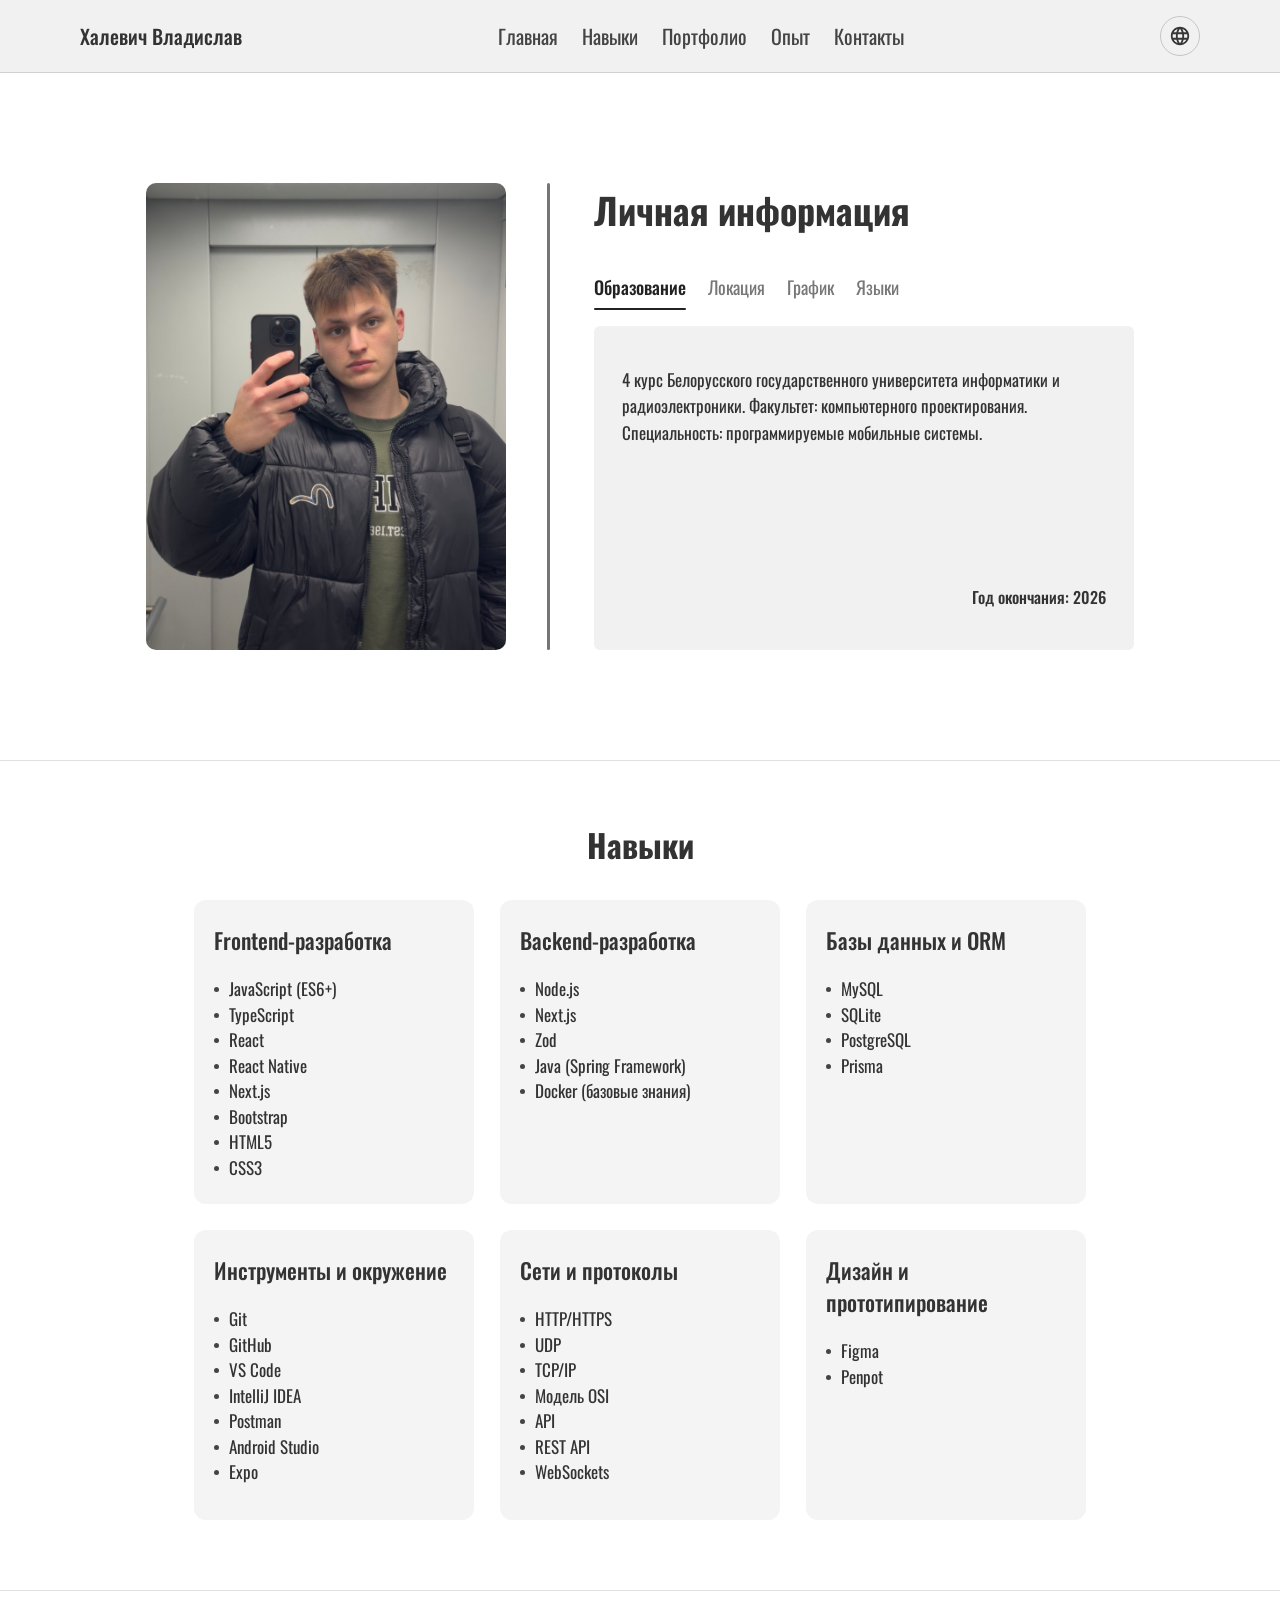
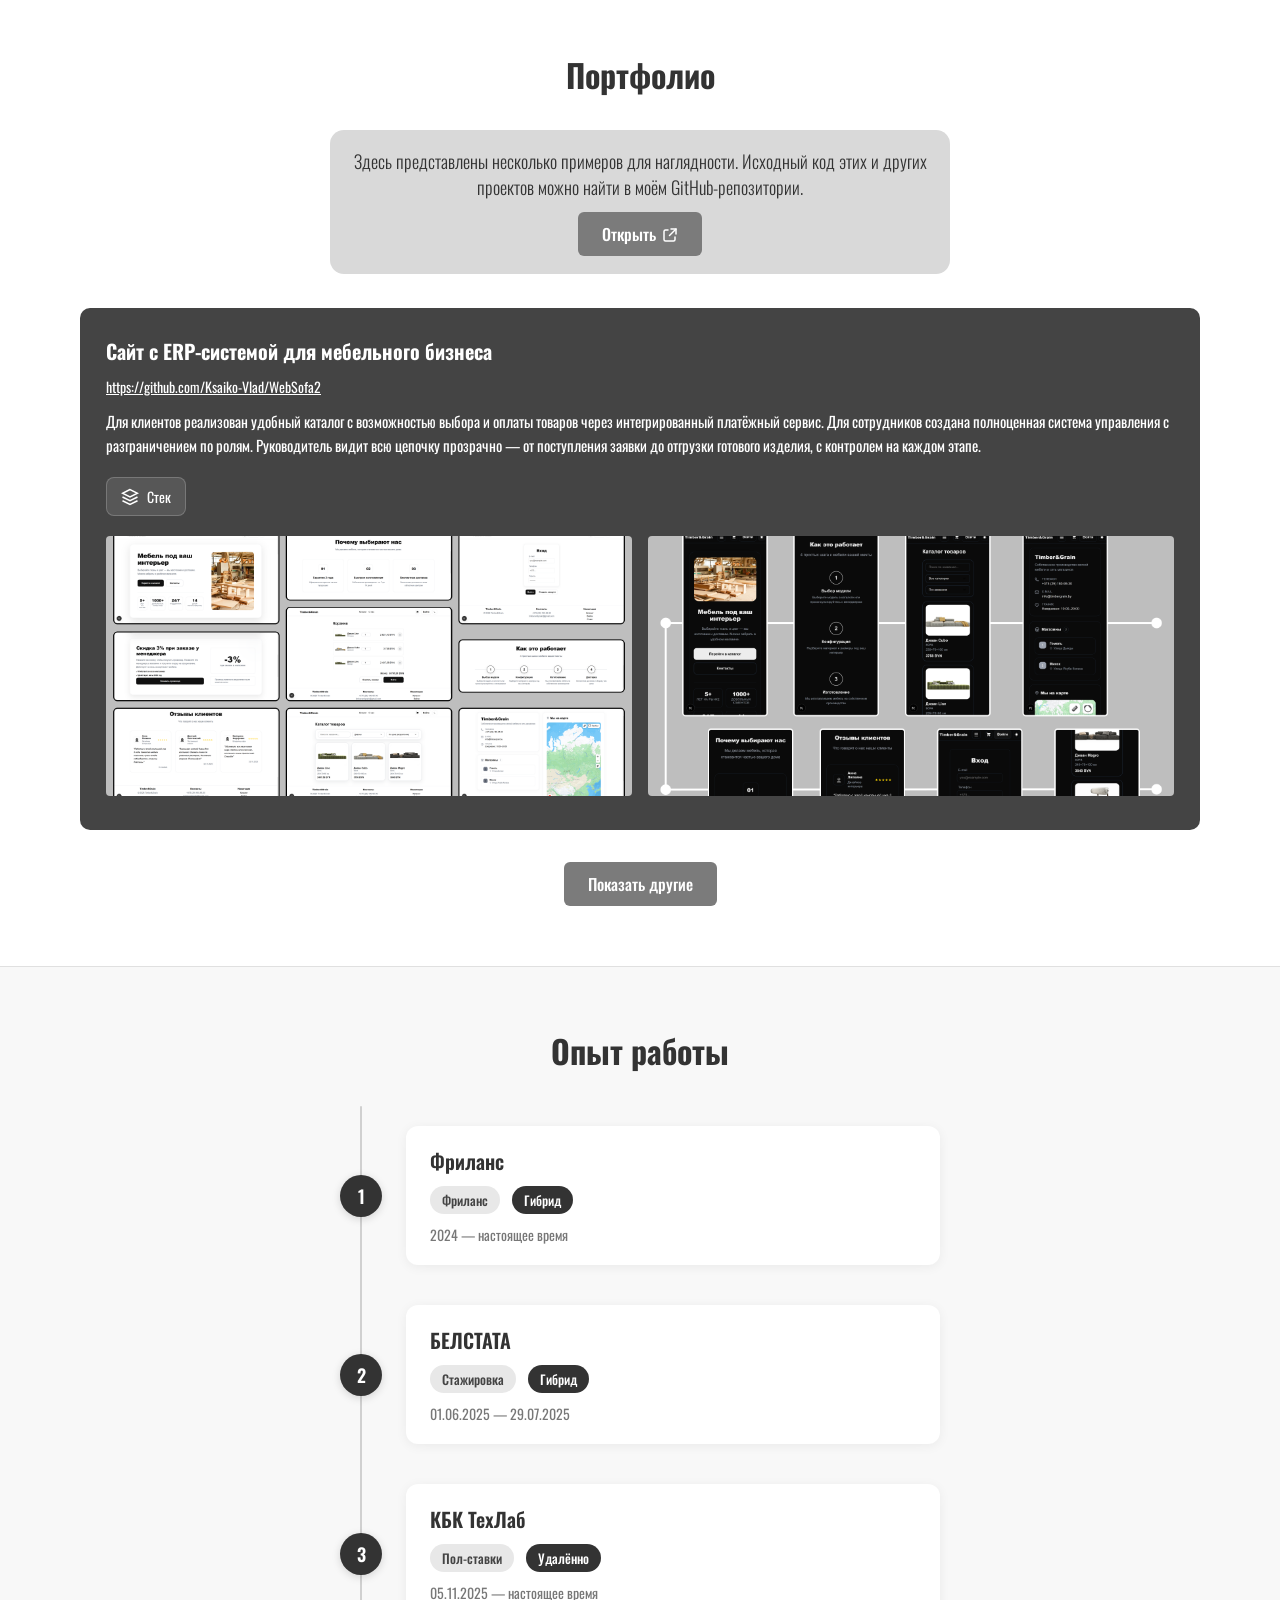
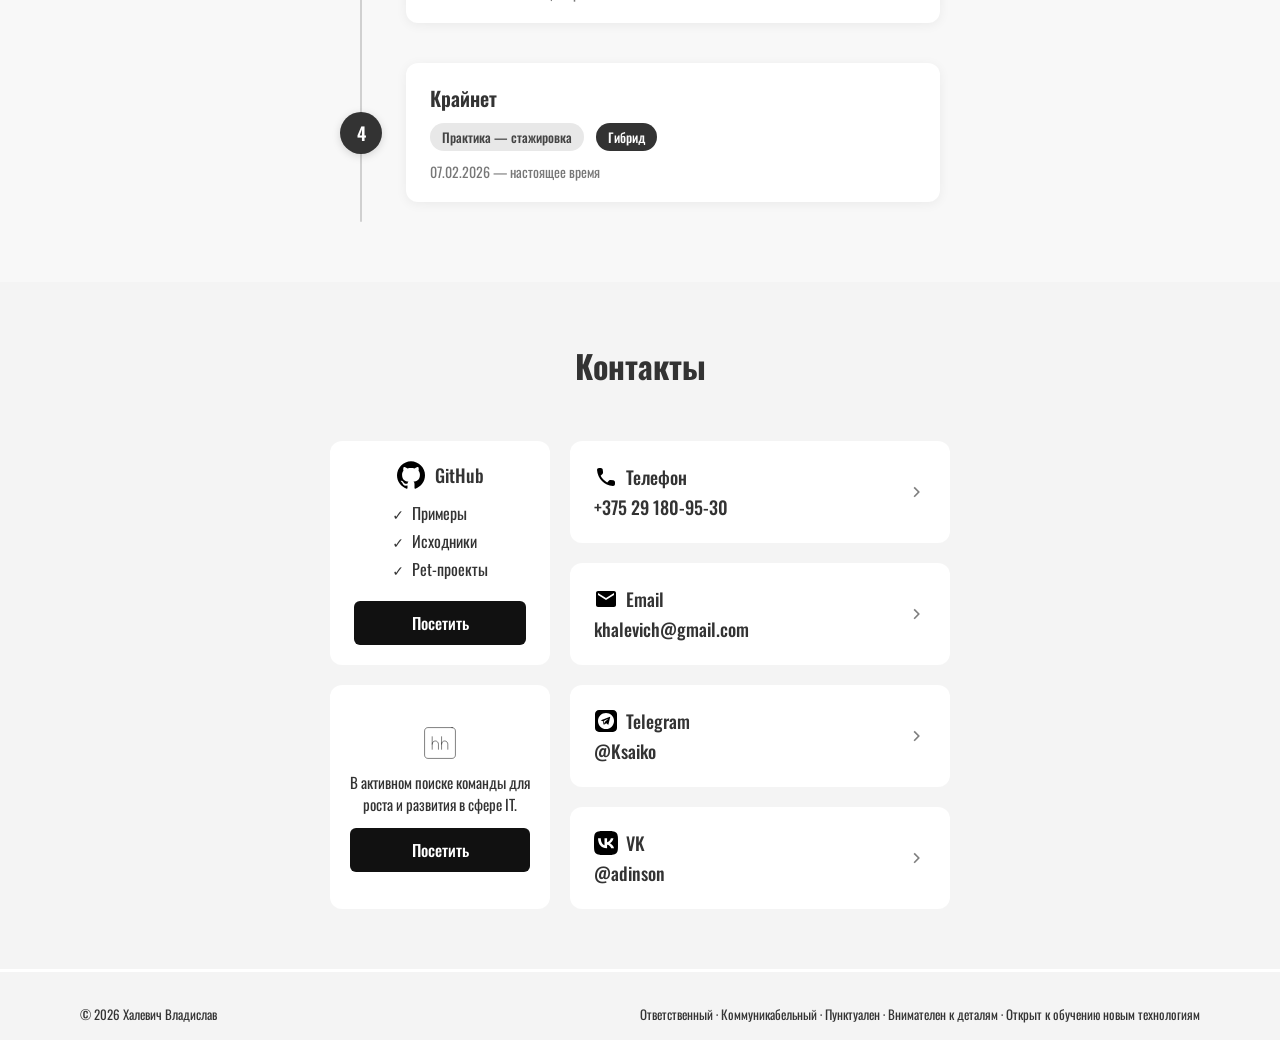
==== commit 5b3064f6: "do all, need to update description for personal information" ====
--- a/index.html
+++ b/index.html
@@ -100,6 +100,7 @@
               <li>JavaScript (ES6+)</li>
               <li>TypeScript</li>
               <li>React</li>
+              <li data-i18n="skills_frontend_react_native">React Native</li>
               <li>Next.js</li>
               <li>Bootstrap</li>
               <li>HTML5</li>
@@ -114,6 +115,7 @@
               <li>Next.js</li>
               <li>Zod</li>
               <li>Java (Spring Framework)</li>
+              <li data-i18n="skills_backend_docker">Docker (базовые знания)</li>
             </ul>
           </article>
 
@@ -146,6 +148,10 @@
               <li>HTTP/HTTPS</li>
               <li>UDP</li>
               <li>TCP/IP</li>
+              <li data-i18n="skills_network_osi">Модель OSI</li>
+              <li data-i18n="skills_network_api">API</li>
+              <li data-i18n="skills_network_rest_api">REST API</li>
+              <li data-i18n="skills_network_websockets">WebSockets</li>
             </ul>
           </article>
 
@@ -166,10 +172,12 @@
         <h2 class="section-title" data-i18n="portfolio_title">Портфолио</h2>
         <div class="portfolio-intro-card">
           <p class="section-subtitle portfolio-intro-text" data-i18n="portfolio_subtitle">
-            Здесь представлены несколько примеров для наглядности. Исходный код этих и других проектов можно найти в моём
+            Здесь представлены несколько примеров для наглядности. Исходный код этих и других проектов можно найти в
+            моём
             GitHub‑репозитории.
           </p>
-          <a href="https://github.com/Ksaiko-Vlad" target="_blank" rel="noopener noreferrer" class="portfolio-intro-btn">
+          <a href="https://github.com/Ksaiko-Vlad" target="_blank" rel="noopener noreferrer"
+            class="portfolio-intro-btn">
             <span data-i18n="portfolio_intro_btn">Открыть</span>
             <img src="assets/icons/open.svg" alt="" />
           </a>
@@ -201,27 +209,38 @@
               <span>Стек</span>
             </button>
             <div class="stack-tooltip">
-              <span class="stack-tag">C#</span>
-              <span class="stack-tag">ASP.NET</span>
-              <span class="stack-tag">Entity Framework</span>
-              <span class="stack-tag">PostgreSQL</span>
-              <span class="stack-tag">JavaScript</span>
+              <span class="stack-tag">TypeScript</span>
+              <span class="stack-tag">React.js</span>
+              <span class="stack-tag">Next.js</span>
+              <span class="stack-tag">Node.js</span>
+              <span class="stack-tag">Zod</span>
+              <span class="stack-tag">MySql</span>
+              <span class="stack-tag">Prisma</span>
               <span class="stack-tag">HTML/CSS</span>
             </div>
           </div>
 
           <div class="portfolio-screens">
-            <button type="button" class="portfolio-screen" style="background-image: url('assets/images/Erp-dekstop-pages.png')" aria-label="Open portfolio preview"></button>
-            <button type="button" class="portfolio-screen" style="background-image: url('assets/images/Erp-mobile-pages.png')" aria-label="Open portfolio preview"></button>
+            <button type="button" class="portfolio-screen"
+              style="background-image: url('assets/images/Erp-dekstop-pages.png')"
+              aria-label="Open portfolio preview"></button>
+            <button type="button" class="portfolio-screen"
+              style="background-image: url('assets/images/Erp-mobile-pages.png')"
+              aria-label="Open portfolio preview"></button>
           </div>
         </div>
 
         <div class="portfolio-extra" id="portfolioExtra">
           <div class="portfolio-highlight">
-            <h3 class="portfolio-project-title" data-i18n="portfolio_project2_title">Лендинг для мобильного приложения TaskPlanner</h3>
-            <a href="https://github.com/Ksaiko-Vlad/It-planner-lending" target="_blank" rel="noopener noreferrer" class="portfolio-link">https://github.com/Ksaiko-Vlad/It-planner-lending</a>
+            <h3 class="portfolio-project-title" data-i18n="portfolio_project2_title">Лендинг для мобильного приложения
+              TaskPlanner</h3>
+            <a href="https://github.com/Ksaiko-Vlad/It-planner-lending" target="_blank" rel="noopener noreferrer"
+              class="portfolio-link">https://github.com/Ksaiko-Vlad/It-planner-lending</a>
             <p class="portfolio-text" data-i18n="portfolio_project2_text">
-              Был разработан строгий и динамичный лендинг для презентации приложения-планировщика. Чтобы передать современный дух продукта, добавлены интерактивные элементы: фоновые частицы на Canvas (летающие шарики, реагирующие на движение мыши), плавные эффекты наведения на карточки функций и слайдер для демонстрации экранов приложения.
+              Был разработан строгий и динамичный лендинг для презентации приложения-планировщика. Чтобы передать
+              современный дух продукта, добавлены интерактивные элементы: фоновые частицы на Canvas (летающие шарики,
+              реагирующие на движение мыши), плавные эффекты наведения на карточки функций и слайдер для демонстрации
+              экранов приложения.
             </p>
 
             <div class="stack-tooltip-wrap">
@@ -234,33 +253,38 @@
                 <span>Стек</span>
               </button>
               <div class="stack-tooltip">
-                <span class="stack-tag">HTML5</span>
-                <span class="stack-tag">CSS3</span>
+                <span class="stack-tag">TypeScript</span>
+                <span class="stack-tag">React.js</span>
+                <span class="stack-tag">HTML/CSS</span>
                 <span class="stack-tag">JavaScript</span>
                 <span class="stack-tag">Canvas API</span>
-                <span class="stack-tag">Swiper.js</span>
               </div>
             </div>
 
             <div class="portfolio-screens">
-              <button type="button" class="portfolio-screen" style="background-image: url('assets/images/Task-planner-dekstop-images.png')" aria-label="Open portfolio preview"></button>
-              <button type="button" class="portfolio-screen" style="background-image: url('assets/images/Task-planner-mobile-images.png')" aria-label="Open portfolio preview"></button>
+              <button type="button" class="portfolio-screen"
+                style="background-image: url('assets/images/Task-planner-dekstop-images.png')"
+                aria-label="Open portfolio preview"></button>
+              <button type="button" class="portfolio-screen"
+                style="background-image: url('assets/images/Task-planner-mobile-images.png')"
+                aria-label="Open portfolio preview"></button>
             </div>
           </div>
 
           <div class="portfolio-highlight">
-            <h3 class="portfolio-project-title" data-i18n="portfolio_project3_title">Лендинг для функционального питания котов Cat Energy</h3>
-            <a href="https://github.com/Ksaiko-Vlad/Cat-Energy" target="_blank" rel="noopener noreferrer" class="portfolio-link">https://github.com/Ksaiko-Vlad/Cat-Energy</a>
+            <h3 class="portfolio-project-title" data-i18n="portfolio_project3_title">Лендинг для функционального питания
+              котов Cat Energy</h3>
+            <a href="https://github.com/Ksaiko-Vlad/Cat-Energy" target="_blank" rel="noopener noreferrer"
+              class="portfolio-link">https://github.com/Ksaiko-Vlad/Cat-Energy</a>
             <p class="portfolio-text" data-i18n="portfolio_project3_text">
               Разработан яркий и информативный лендинг для бренда специализированного корма.
               Чтобы наглядно показать эффективность продукта, был создан интерактивный блок с «живой»
               картинкой кота, демонстрирующей изменения «до и после» перехода на питание.
               Для удобства пользователей реализована адаптивная верстка под все типы устройств
-               с бургер-меню, добавлены визуальные эффекты при наведении на карточки товаров,
-                а для локации точек продаж подключена API Яндекс карт.
+              с бургер-меню, добавлены визуальные эффекты при наведении на карточки товаров,
+              а для локации точек продаж подключена API Яндекс карт.
             </p>
 
-            <!-- Вариант 3: Tooltip при наведении -->
             <div class="stack-tooltip-wrap">
               <button type="button" class="stack-tooltip-btn">
                 <svg width="18" height="18" viewBox="0 0 24 24" fill="none" stroke="currentColor" stroke-width="2">
@@ -271,29 +295,39 @@
                 <span>Стек</span>
               </button>
               <div class="stack-tooltip">
-                <span class="stack-tag">HTML5</span>
-                <span class="stack-tag">SCSS</span>
+                <span class="stack-tag">HTML</span>
+                <span class="stack-tag">CSS</span>
                 <span class="stack-tag">JavaScript</span>
-                <span class="stack-tag">Gulp</span>
                 <span class="stack-tag">Yandex Maps API</span>
               </div>
             </div>
 
             <div class="portfolio-screens">
-              <button type="button" class="portfolio-screen" style="background-image: url('assets/images/Cat-energy-dekstop-images.png')" aria-label="Open portfolio preview"></button>
-              <button type="button" class="portfolio-screen" style="background-image: url('assets/images/Cat-energy-mobile-images.png')" aria-label="Open portfolio preview"></button>
+              <button type="button" class="portfolio-screen"
+                style="background-image: url('assets/images/Cat-energy-dekstop-images.png')"
+                aria-label="Open portfolio preview"></button>
+              <button type="button" class="portfolio-screen"
+                style="background-image: url('assets/images/Cat-energy-mobile-images.png')"
+                aria-label="Open portfolio preview"></button>
             </div>
           </div>
 
           <div class="portfolio-highlight">
-            <h3 class="portfolio-project-title" data-i18n="portfolio_project4_title">Help-desk — корпоративный портал заявок на обслуживание техники</h3>
-            <a href="https://github.com/N0Pr0blem/Help-Desk/tree/feature/frontend-init" target="_blank" rel="noopener noreferrer" class="portfolio-link">https://github.com/N0Pr0blem/Help-Desk/tree/feature/frontend-init</a>
+            <h3 class="portfolio-project-title" data-i18n="portfolio_project4_title">Help-desk — корпоративный портал
+              заявок на обслуживание техники</h3>
+            <a href="https://github.com/N0Pr0blem/Help-Desk/tree/feature/frontend-init" target="_blank"
+              rel="noopener noreferrer"
+              class="portfolio-link">https://github.com/N0Pr0blem/Help-Desk/tree/feature/frontend-init</a>
             <p class="portfolio-text" data-i18n="portfolio_project4_text">
-              Разработан внутренний корпоративный портал для автоматизации приёма и обработки заявок на ремонт оргтехники и обслуживание ПК.
-               В системе реализована авторизация и разделение на три роли: сотрудники могут быстро создать заявку о поломке
-                (не работает ПК, сломался принтер и т.д.), сисадмины — брать свободные заявки в работу и отмечать их выполненными,
-                 а администраторы — управлять пользователями (назначать роли, блокировать, создавать новых) и отслеживать все заявки
-                  на каждом этапе. Интерфейс полностью адаптирован под планшеты и телефоны.
+              Разработан внутренний корпоративный портал для автоматизации приёма и обработки заявок на ремонт
+              оргтехники и обслуживание ПК.
+              В системе реализована авторизация и разделение на три роли: сотрудники могут быстро создать заявку о
+              поломке
+              (не работает ПК, сломался принтер и т.д.), сисадмины — брать свободные заявки в работу и отмечать их
+              выполненными,
+              а администраторы — управлять пользователями (назначать роли, блокировать, создавать новых) и отслеживать
+              все заявки
+              на каждом этапе. Интерфейс полностью адаптирован под планшеты и телефоны.
             </p>
 
             <div class="stack-tooltip-wrap">
@@ -307,16 +341,21 @@
               </button>
               <div class="stack-tooltip">
                 <span class="stack-tag">React</span>
-                <span class="stack-tag">TypeScript</span>
-                <span class="stack-tag">Node.js</span>
-                <span class="stack-tag">Express</span>
+                <span class="stack-tag">JavaScript</span>
+                <span class="stack-tag">HTML/CSS</span>
                 <span class="stack-tag">PostgreSQL</span>
+                <span class="stack-tag">Spring Framework</span>
+                <span class="stack-tag">Java</span>               
               </div>
             </div>
 
             <div class="portfolio-screens">
-              <button type="button" class="portfolio-screen" style="background-image: url('assets/images/Help-desk-desktop-images.png')" aria-label="Open portfolio preview"></button>
-              <button type="button" class="portfolio-screen" style="background-image: url('assets/images/Help-desk-mobile-images.png')" aria-label="Open portfolio preview"></button>
+              <button type="button" class="portfolio-screen"
+                style="background-image: url('assets/images/Help-desk-desktop-images.png')"
+                aria-label="Open portfolio preview"></button>
+              <button type="button" class="portfolio-screen"
+                style="background-image: url('assets/images/Help-desk-mobile-images.png')"
+                aria-label="Open portfolio preview"></button>
             </div>
           </div>
         </div>
@@ -419,8 +458,8 @@
             <p class="card-text" data-i18n="status_text">
               В активном поиске команды для роста и развития в сфере IT.
             </p>
-            <a href="https://hh.ru/resume/20dc57ccff1006f7490039ed1f684e516d4238" target="_blank" rel="noopener noreferrer" class="btn-primary"
-              data-i18n="hh_button">
+            <a href="https://hh.ru/resume/20dc57ccff1006f7490039ed1f684e516d4238" target="_blank"
+              rel="noopener noreferrer" class="btn-primary" data-i18n="hh_button">
               Посетить
             </a>
           </article>
@@ -489,4 +528,4 @@
   <script src="script.js"></script>
 </body>
 
-</html>
+</html>
--- a/style.css
+++ b/style.css
@@ -8,6 +8,7 @@
 body {
   margin: 0;
   padding: 0;
+  overflow-x: hidden;
 }
 
 body {
@@ -500,6 +501,14 @@
     transition: none;
     animation: none;
   }
+
+  .section-portfolio,
+  .section-experience,
+  .section-contacts {
+    opacity: 1;
+    transform: none;
+    transition: none;
+  }
 }
 
 .skill-title {
@@ -557,6 +566,14 @@
 /* Experience Timeline */
 .section-experience {
   background: #f8f8f8;
+  opacity: 0;
+  transform: translateY(32px);
+  transition: opacity 0.6s ease, transform 0.6s ease;
+}
+
+.section-experience.revealed {
+  opacity: 1;
+  transform: translateY(0);
 }
 
 .timeline {
@@ -659,6 +676,14 @@
 /* Portfolio */
 .section-portfolio {
   background: #ffffff;
+  opacity: 0;
+  transform: translateY(32px);
+  transition: opacity 0.6s ease, transform 0.6s ease;
+}
+
+.section-portfolio.revealed {
+  opacity: 1;
+  transform: translateY(0);
 }
 
 .portfolio-intro-card {
@@ -814,9 +839,9 @@
 }
 
 .portfolio-screen {
-  height: 300px;
+  height: 260px;
   border-radius: 4px;
-  background-color: #c8c8c8;
+  background-color: transparent;
   background-size: 100%;
   background-position: center;
   background-repeat: no-repeat;
@@ -871,11 +896,10 @@
   max-height: 0;
   opacity: 0;
   overflow: hidden;
-  transition: max-height 0.55s ease, opacity 0.4s ease;
+  transition: max-height 0.7s cubic-bezier(0.22, 0.61, 0.36, 1), opacity 0.5s ease;
 }
 
 .portfolio-extra.open {
-  max-height: 2500px;
   opacity: 1;
 }
 
@@ -916,10 +940,10 @@
 
 .portfolio-modal-content {
   position: relative;
-  width: min(980px, calc(100vw - 40px));
-  padding: 14px;
-  border-radius: 10px;
-  background: #f0f0f0;
+  width: min(980px, calc(100vw - 20px));
+  padding: 6px;
+  border-radius: 8px;
+  background: #e0e0e0;
   box-shadow: 0 14px 40px rgba(0, 0, 0, 0.25);
   z-index: 1;
   transform: scale(0.9);
@@ -959,10 +983,10 @@
 
 .portfolio-modal-canvas {
   width: 100%;
-  aspect-ratio: 16 / 10;
+  aspect-ratio: 16 / 9;
   border-radius: 8px;
-  background-color: #dddddd;
-  background-size: contain;
+  background-color: transparent;
+  background-size: cover;
   background-position: center;
   background-repeat: no-repeat;
 }
@@ -971,6 +995,14 @@
 .section-contacts {
   background: #f4f4f4;
   padding-bottom: 60px;
+  opacity: 0;
+  transform: translateY(32px);
+  transition: opacity 0.6s ease, transform 0.6s ease;
+}
+
+.section-contacts.revealed {
+  opacity: 1;
+  transform: translateY(0);
 }
 
 .contacts-grid {
@@ -1164,9 +1196,31 @@
 /* Responsive */
 @media (max-width: 1024px) {
 
+  .container {
+    width: min(1120px, 100% - 48px);
+  }
+
   .section-hero .hero-grid {
     grid-template-columns: minmax(0, 1fr);
     max-width: none;
+    gap: 40px;
+  }
+
+  .hero-photo-wrap::after {
+    display: none;
+  }
+
+  .section-hero .hero-content {
+    max-width: 540px;
+    margin-inline: auto;
+  }
+
+  .section-hero .section-title {
+    text-align: center;
+  }
+
+  .section-hero .tabs {
+    justify-content: center;
   }
 
   .hero-photo-wrap {
@@ -1200,6 +1254,9 @@
 }
 
 @media (max-width: 768px) {
+  .container {
+    width: min(1120px, 100% - 32px);
+  }
   .header-inner {
     padding-block: 12px;
   }
@@ -1249,20 +1306,47 @@
   }
 
   .portfolio-screen {
-    height: 240px;
+    height: 190px;
   }
 
   .portfolio-modal-content {
     width: 100%;
-    padding: 12px;
+    padding: 6px;
   }
 
   .portfolio-modal-canvas {
-    aspect-ratio: 16 / 10;
+    aspect-ratio: 16 / 9;
   }
 
   .contacts-grid {
     grid-template-columns: minmax(0, 1fr);
+  }
+
+  /* Stack tooltip: лучше влезает по ширине экрана */
+  .stack-tooltip-wrap {
+    display: flex;
+    justify-content: center;
+  }
+
+  .stack-tooltip {
+    left: 50%;
+    right: auto;
+    transform: translate(-50%, 10px);
+    max-width: calc(100vw - 40px);
+  }
+
+  .stack-tooltip-wrap:hover .stack-tooltip {
+    transform: translate(-50%, 0);
+  }
+
+  .stack-tooltip::after {
+    left: 50%;
+    transform: translateX(-50%);
+  }
+
+  /* Табам убираем некрасивый системный фокус-контур */
+  .tab:focus-visible {
+    outline: none;
   }
 
   .footer-inner {
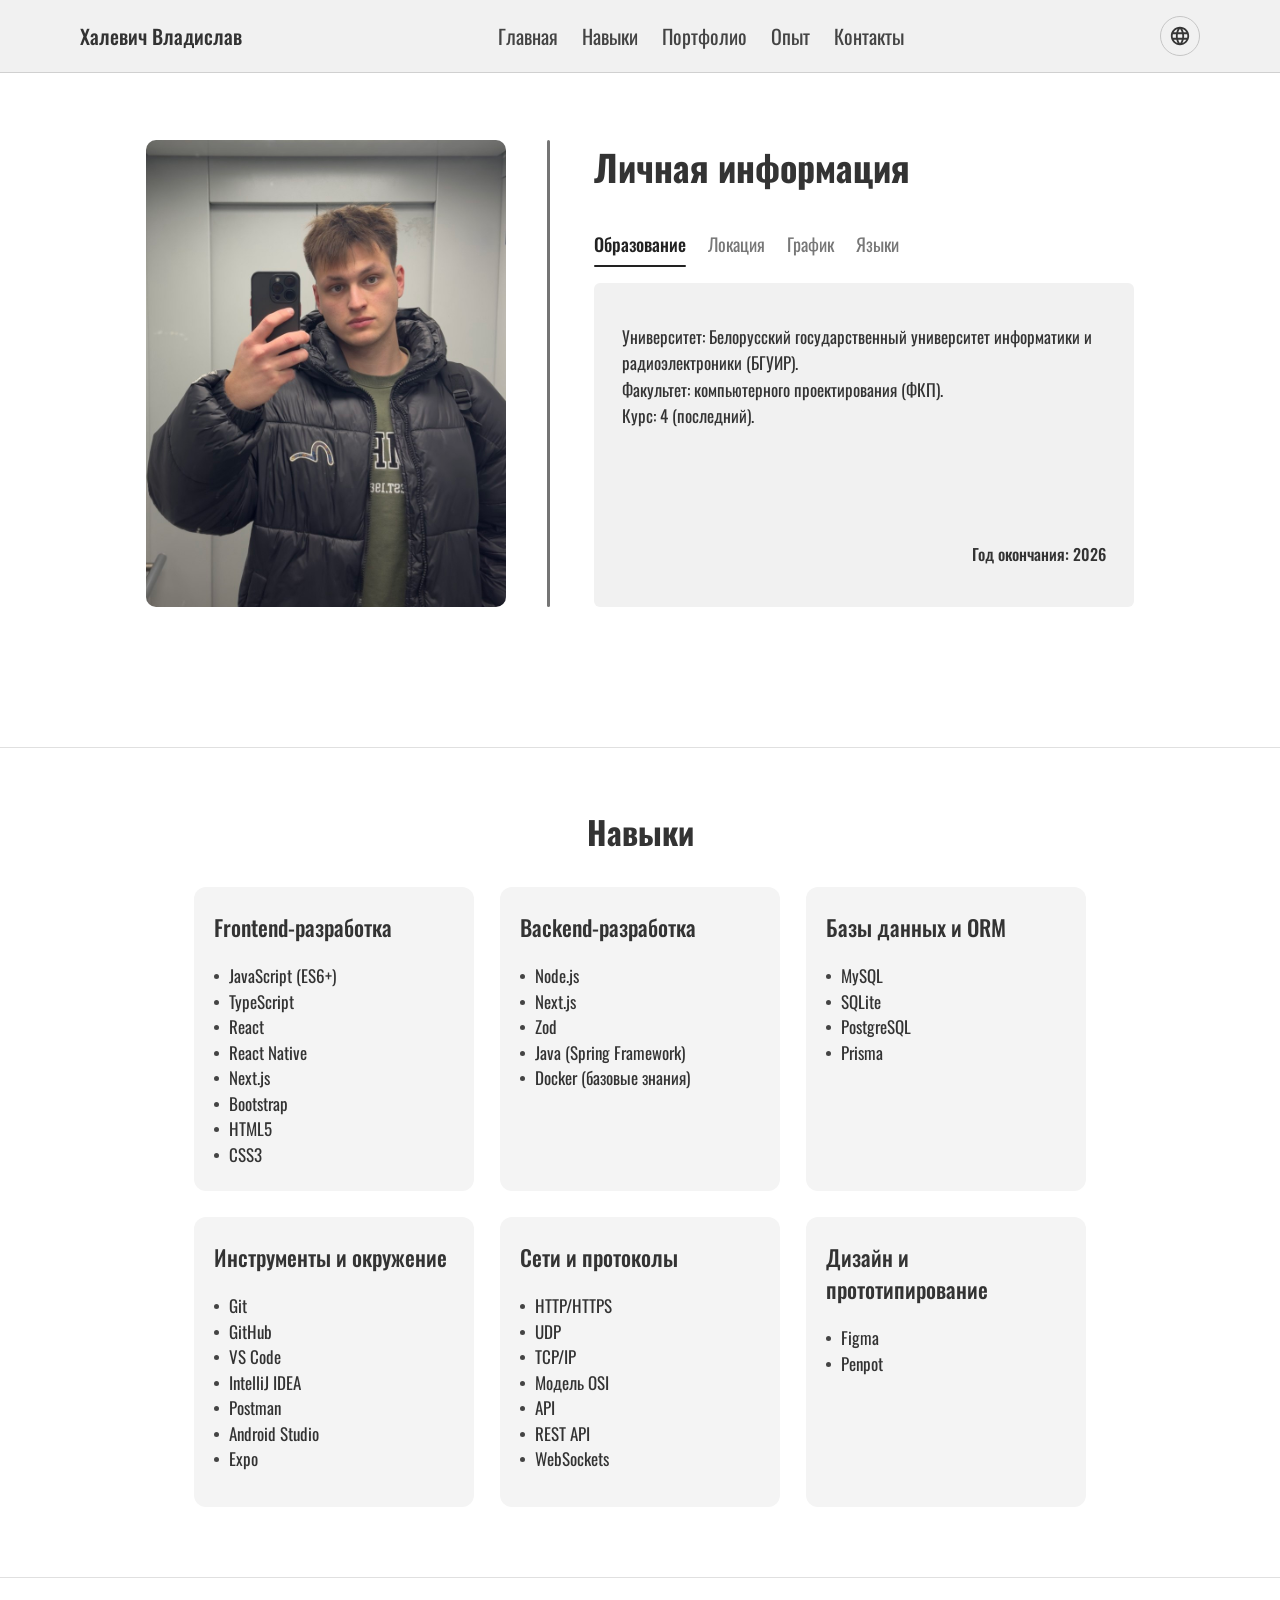
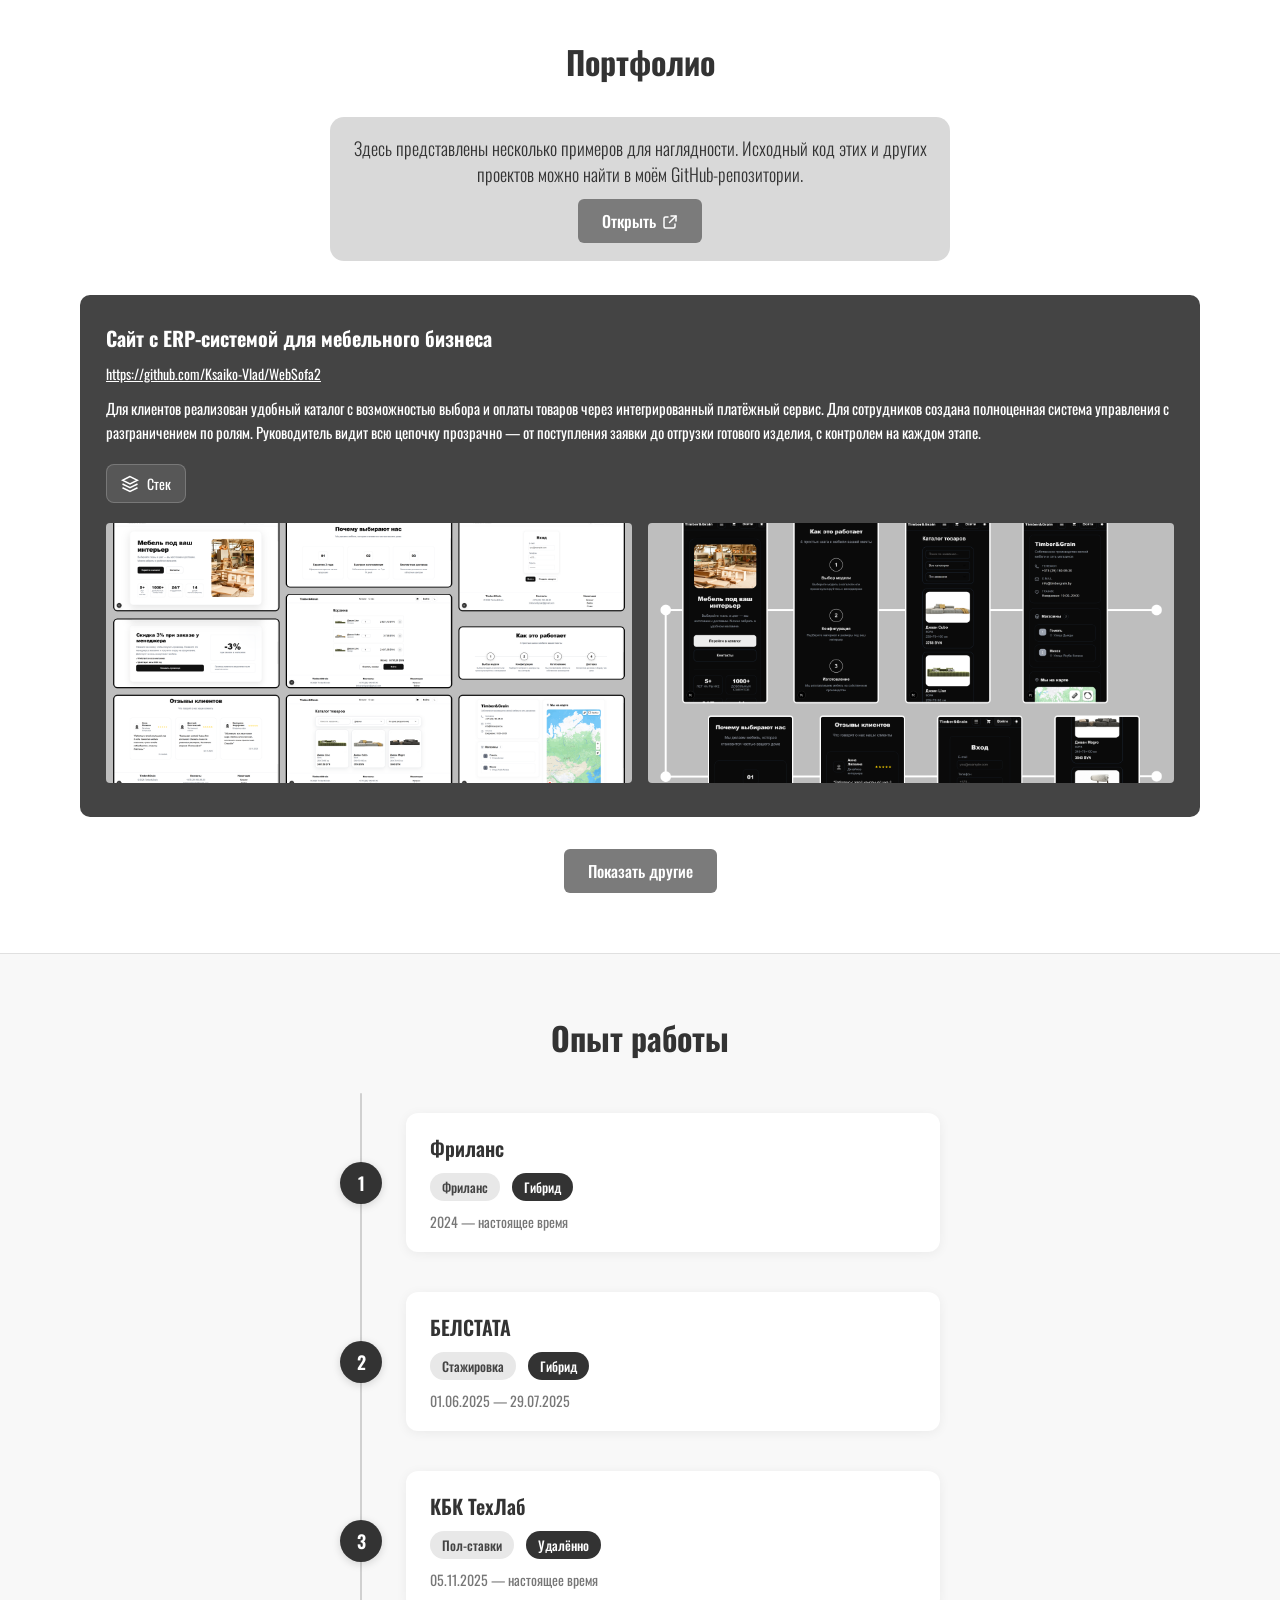
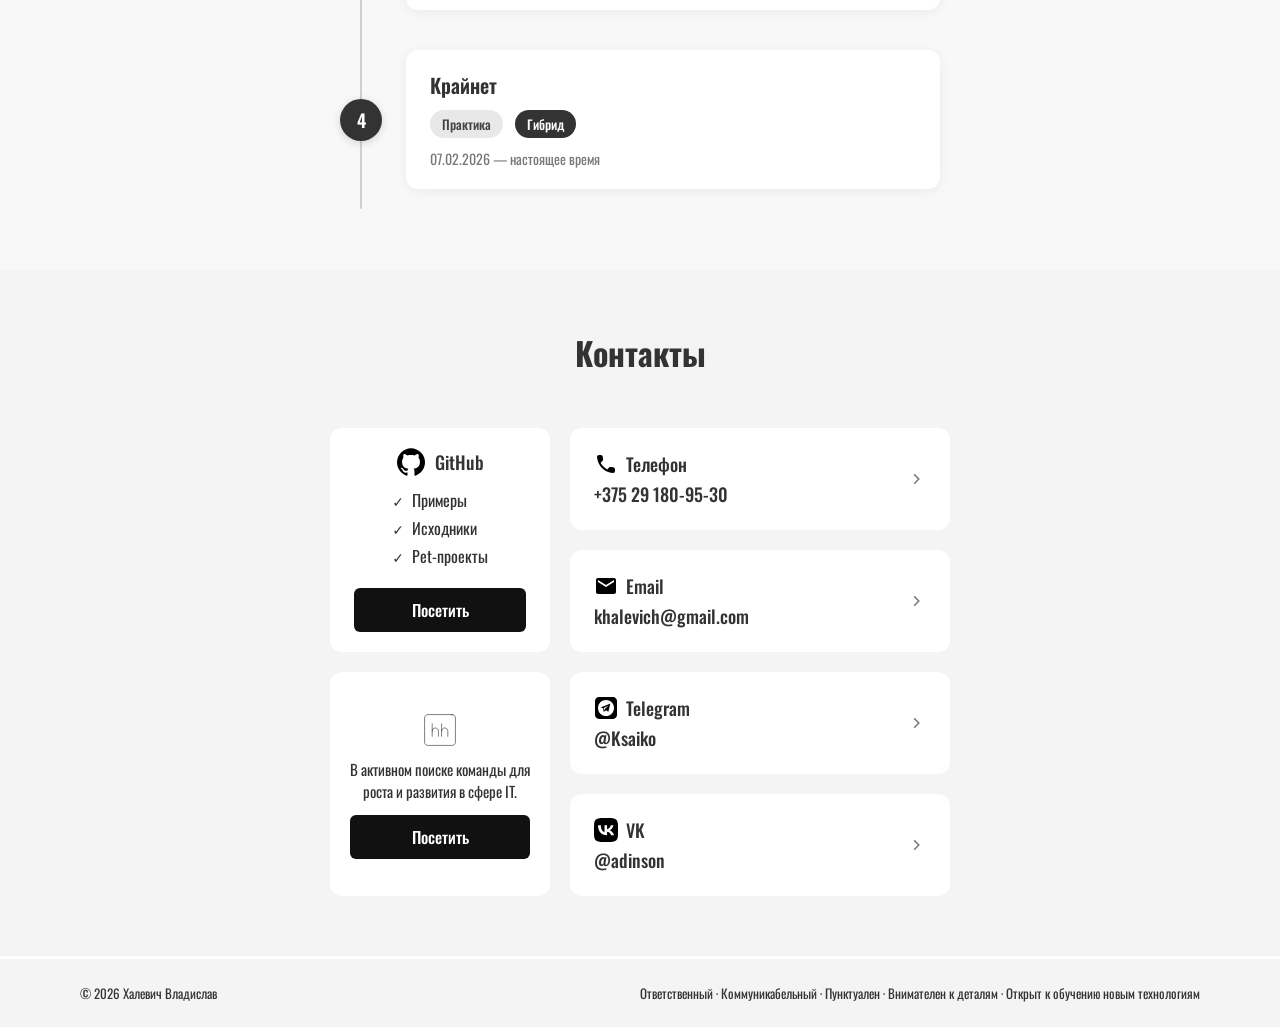
==== commit 1db2bc92: "back index.html" ====
--- a/index.html
+++ b/index.html
@@ -4,11 +4,12 @@
 <head>
   <meta charset="UTF-8" />
   <meta name="viewport" content="width=device-width, initial-scale=1.0" />
-  <title>CV — Халевич Владислав</title>
+  <title>Khalevich Vladislav</title>
+  <link rel="icon" type="image/svg+xml" href="assets/icons/cv.svg" />
   <link rel="preconnect" href="https://fonts.googleapis.com">
   <link rel="preconnect" href="https://fonts.gstatic.com" crossorigin>
   <link href="https://fonts.googleapis.com/css2?family=Oswald:wght@300;400;500;600;700&display=swap" rel="stylesheet">
-  <link rel="stylesheet" href="style.css" />
+  <link rel="stylesheet" href="style.css?v=2" />
 </head>
 
 <body>
@@ -57,10 +58,10 @@
 
           <div class="tab-panels">
             <div class="tab-panel active" data-panel="education">
-              <p class="card-text" data-i18n="education_text">
-                4 курс Белорусского государственного университета информатики и радиоэлектроники.
-                Факультет: компьютерного проектирования.
-                Специальность: программируемые мобильные системы.
+              <p class="card-text">
+                <span data-i18n="education_line1">Университет: Белорусский государственный университет информатики и радиоэлектроники (БГУИР).</span><br>
+                <span data-i18n="education_line2">Факультет: компьютерного проектирования (ФКП).</span><br>
+                <span data-i18n="education_line3">Курс: 4 (последний).</span>
               </p>
               <p class="card-text accent" data-i18n="education_graduation">
                 Год окончания: 2026
@@ -69,19 +70,23 @@
 
             <div class="tab-panel" data-panel="location">
               <p class="card-text" data-i18n="location_text">
-                Минск, Беларусь. Готов к переезду и удалённому формату работы.
+                Минск, Беларусь (GMT+3). Работаю удалённо с командами из любых часовых поясов. Также рассматриваю гибрид в минских офисах.
               </p>
             </div>
 
             <div class="tab-panel" data-panel="schedule">
-              <p class="card-text" data-i18n="schedule_text">
-                Частичная занятость / стажировка с возможностью перехода на полный рабочий день.
+              <p class="card-text">
+                <span data-i18n="schedule_line1">Полная занятость / частичная занятость.</span><br>
+                <span data-i18n="schedule_line2">Гибкий рабочий день.</span><br>
+                <span data-i18n="schedule_line3">Готов подстроиться под график работодателя.</span>
               </p>
             </div>
 
             <div class="tab-panel" data-panel="languages">
-              <p class="card-text" data-i18n="languages_text">
-                Русский — родной. Английский — B1 (чтение документации, коммуникация в команде).
+              <p class="card-text">
+                <span data-i18n="languages_line1">Русский — носитель.</span><br>
+                <span data-i18n="languages_line2">Белорусский — носитель.</span><br>
+                <span data-i18n="languages_line3">Английский — B1+ (Intermediate).</span>
               </p>
             </div>
           </div>
@@ -412,7 +417,7 @@
             <div class="timeline-content">
               <h3 class="timeline-title">Крайнет</h3>
               <div class="timeline-meta">
-                <span class="timeline-type" data-i18n="exp_type_parttime">Практика — стажировка</span>
+                <span class="timeline-type" data-i18n="exp_type_parttime">Практика</span>
                 <span class="timeline-format" data-i18n="exp_format_remote">Гибрид</span>
               </div>
               <p class="timeline-period">07.02.2026 — настоящее время</p>
--- a/style.css
+++ b/style.css
@@ -109,8 +109,10 @@
 
 /* Header */
 .site-header {
-  position: sticky;
+  position: fixed;
   top: 0;
+  left: 0;
+  right: 0;
   z-index: 20;
   background: rgba(240, 240, 240, 0.92);
   border-bottom: 1px solid #d0d0d0;
@@ -240,7 +242,7 @@
 
 /* Hero */
 .section-hero {
-  padding: 110px 0;
+  padding: 140px 0;
 }
 
 .section-hero .hero-grid {
@@ -1177,7 +1179,7 @@
 .site-footer {
   background: #f4f4f4;
   border-top: 3px solid #ffffff;
-  padding: 32px 0 16px;
+  padding: 24px 0 24px;
 }
 
 .footer-inner {
@@ -1254,6 +1256,10 @@
 }
 
 @media (max-width: 768px) {
+  body {
+    padding-top: 64px;
+  }
+
   .container {
     width: min(1120px, 100% - 32px);
   }
